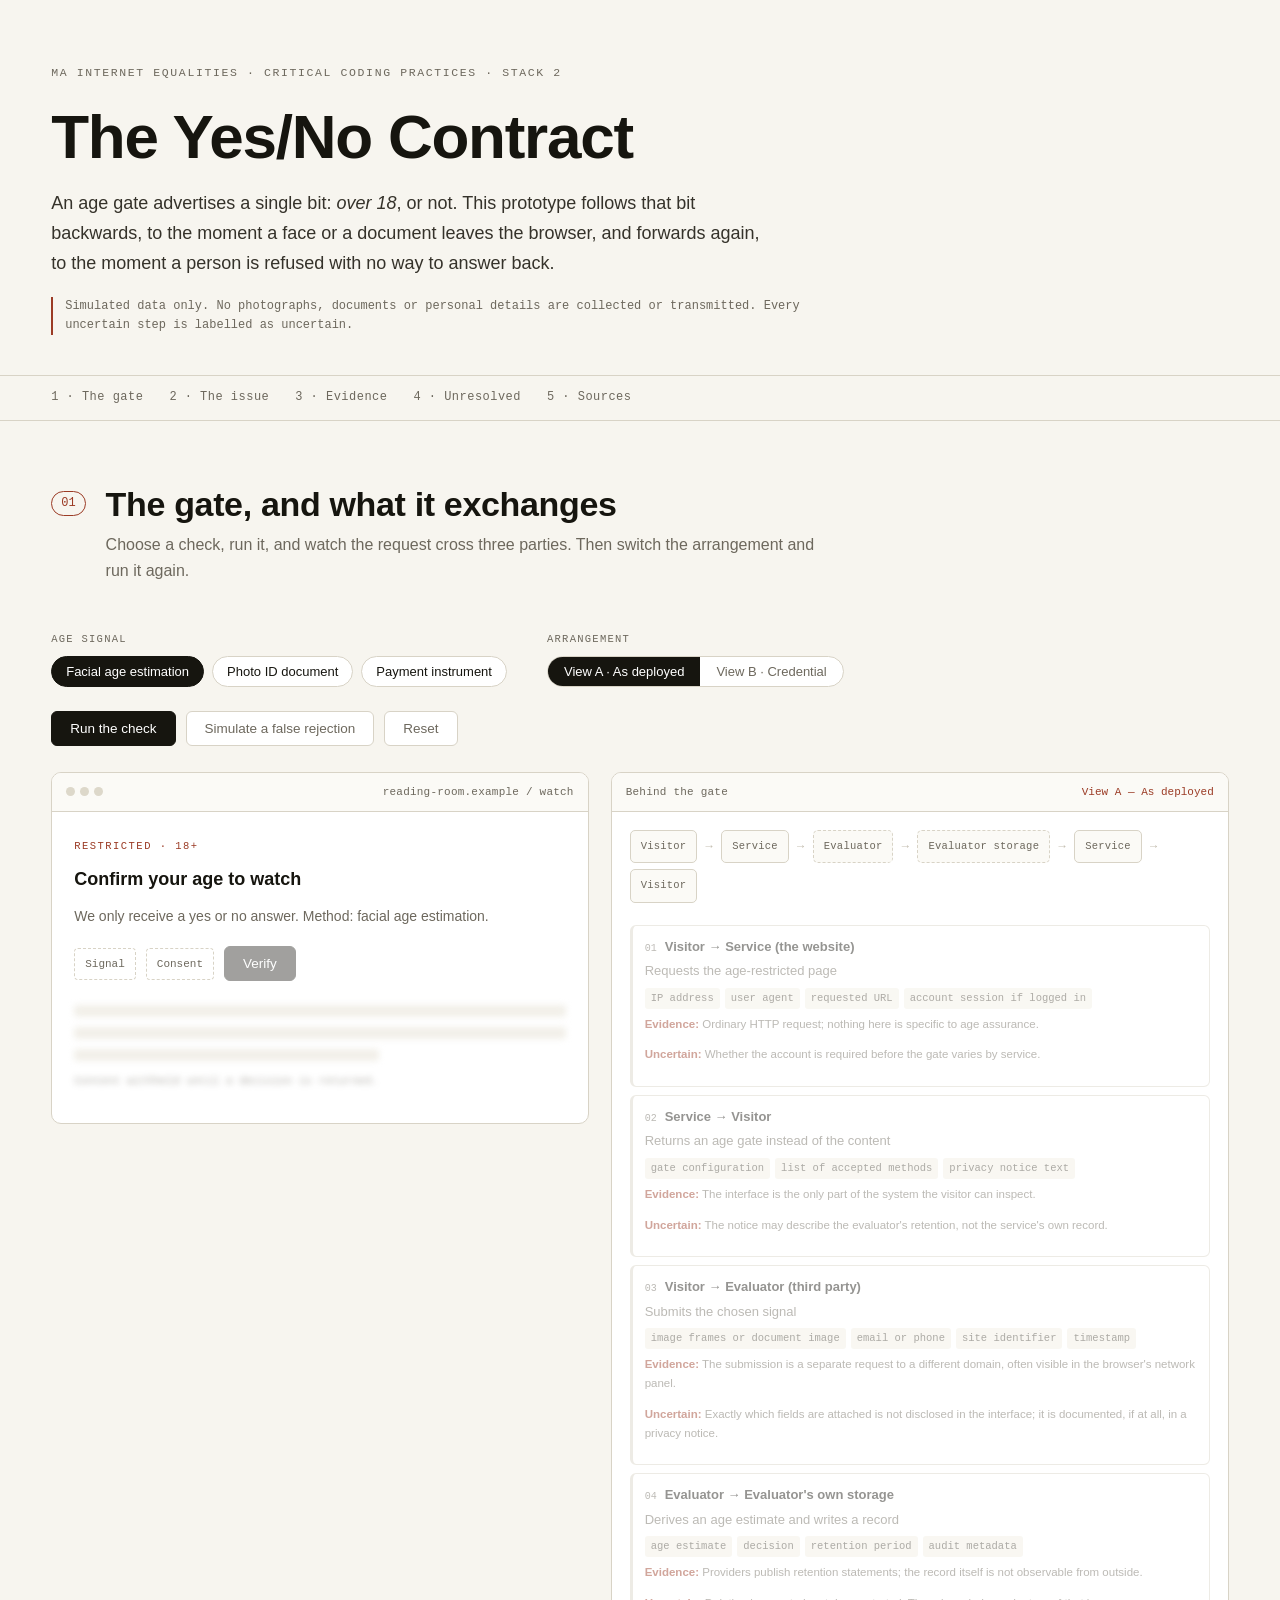
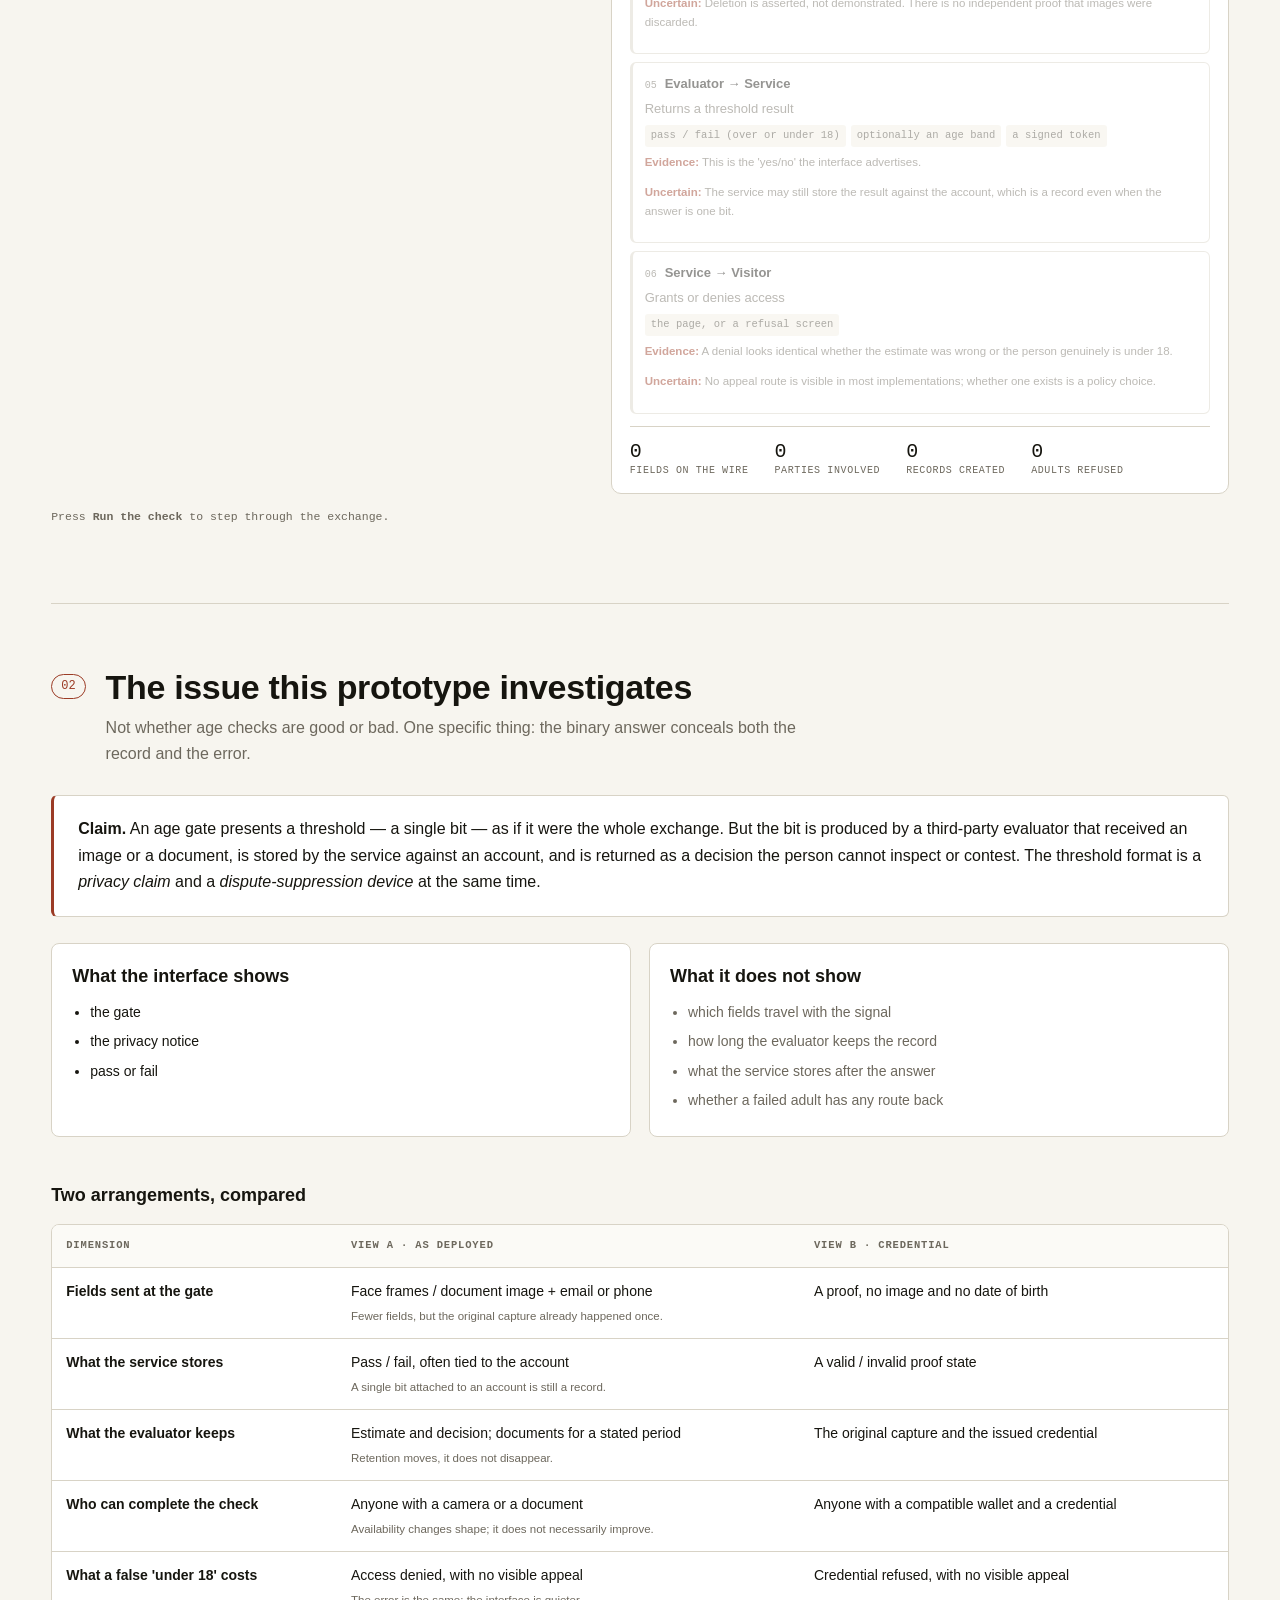
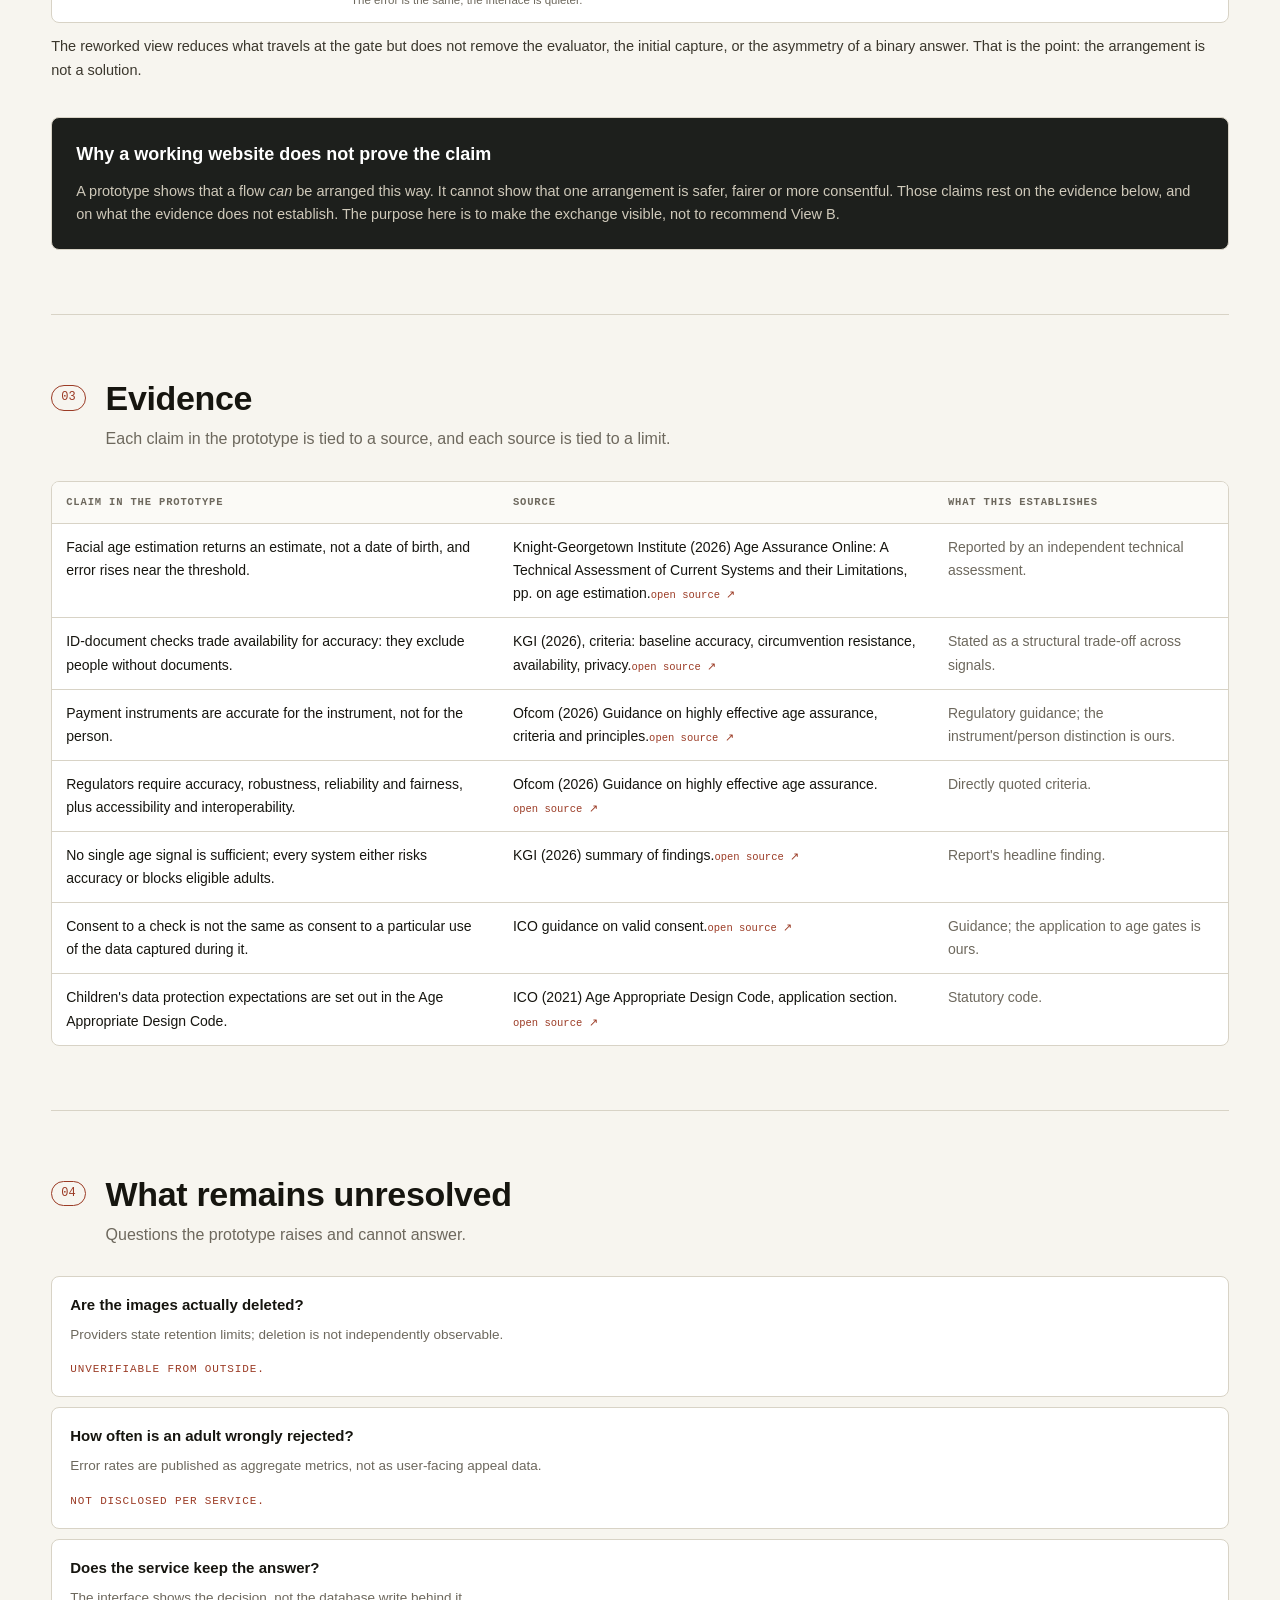
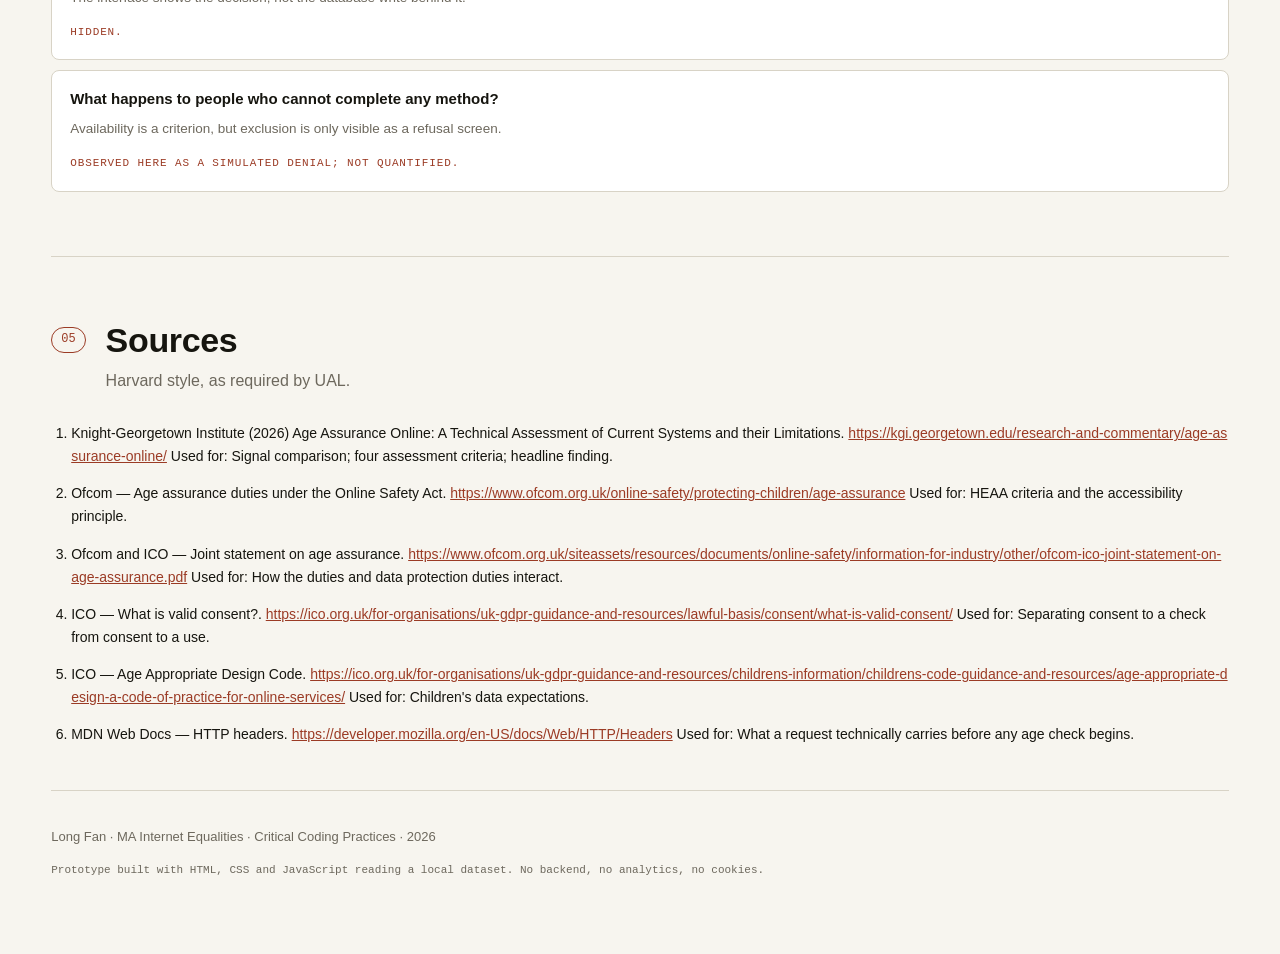
==== prototype/index.html @ 26f7881c "Initial commit: prototype, README and repository structure" ====
<!DOCTYPE html>
<html lang="en">
<head>
<meta charset="utf-8" />
<meta name="viewport" content="width=device-width, initial-scale=1" />
<title>The Yes/No Contract — age assurance prototype</title>
<link rel="stylesheet" href="css/styles.css" />
</head>
<body>

<header class="site-header">
  <div class="wrap">
    <p class="kicker">MA Internet Equalities · Critical Coding Practices · Stack 2</p>
    <h1>The Yes/No Contract</h1>
    <p class="lede">An age gate advertises a single bit: <em>over 18</em>, or not.
      This prototype follows that bit backwards, to the moment a face or a document
      leaves the browser, and forwards again, to the moment a person is refused with no way to answer back.</p>
    <p class="disclaimer">Simulated data only. No photographs, documents or personal details are collected or transmitted. Every uncertain step is labelled as uncertain.</p>
  </div>
</header>

<nav class="site-nav">
  <div class="wrap">
    <a href="#gate">1 · The gate</a>
    <a href="#issue">2 · The issue</a>
    <a href="#evidence">3 · Evidence</a>
    <a href="#unresolved">4 · Unresolved</a>
    <a href="#sources">5 · Sources</a>
  </div>
</nav>

<main class="wrap">

  <!-- ============ 1. GATE ============ -->
  <section id="gate" class="section">
    <div class="section-head">
      <span class="num">01</span>
      <div>
        <h2>The gate, and what it exchanges</h2>
        <p class="section-sub">Choose a check, run it, and watch the request cross three parties. Then switch the arrangement and run it again.</p>
      </div>
    </div>

    <div class="controls">
      <div class="control-group">
        <label class="control-label">Age signal</label>
        <div id="method-chips" class="chips"></div>
      </div>
      <div class="control-group">
        <label class="control-label">Arrangement</label>
        <div class="segmented" role="tablist">
          <button class="seg is-active" data-view="default" role="tab">View A · As deployed</button>
          <button class="seg" data-view="reworked" role="tab">View B · Credential</button>
        </div>
      </div>
      <div class="control-group control-actions">
        <button id="run" class="btn btn-primary">Run the check</button>
        <button id="wrong" class="btn btn-ghost" title="Simulate a correct adult being estimated as under 18">Simulate a false rejection</button>
        <button id="reset" class="btn btn-ghost">Reset</button>
      </div>
    </div>

    <div class="stage">
      <aside class="panel gate-panel">
        <div class="panel-head">
          <span class="dot-row"><i></i><i></i><i></i></span>
          <span class="panel-title">reading-room.example / watch</span>
        </div>
        <div class="panel-body">
          <div id="gate-screen" class="gate-screen">
            <p class="gate-eyebrow">Restricted · 18+</p>
            <h3 id="gate-title">Confirm your age to watch</h3>
            <p id="gate-copy" class="gate-copy">We only receive a yes or no answer. Choose a method to continue.</p>
            <div id="gate-actions" class="gate-actions">
              <span class="ghost-field">Method</span>
              <span class="ghost-field">Consent</span>
              <button class="btn btn-primary" disabled>Verify</button>
            </div>
            <div id="gate-result" class="gate-result" hidden></div>
          </div>
          <div id="gate-content" class="gate-content is-locked">
            <div class="content-stub"></div>
            <div class="content-stub"></div>
            <div class="content-stub short"></div>
            <p class="locked-note">Content withheld until a decision is returned.</p>
        </div>
      </aside>

      <div class="panel flow-panel">
        <div class="panel-head">
          <span class="panel-title">Behind the gate</span>
          <span id="view-label" class="panel-meta">View A · As deployed</span>
        </div>
        <div class="panel-body">
          <div id="flow-chain" class="flow-chain"></div>
          <div id="flow-steps" class="flow-steps"></div>
          <div class="meters">
            <div class="meter"><span id="meter-fields">0</span><label>fields on the wire</label></div>
            <div class="meter"><span id="meter-parties">0</span><label>parties involved</label></div>
            <div class="meter"><span id="meter-records">0</span><label>records created</label></div>
            <div class="meter"><span id="meter-denied">0</span><label>adults refused</label></div>
          </div>
        </div>
      </div>
    </div>

    <p class="stage-caption" id="stage-caption">Press <strong>Run the check</strong> to step through the exchange.</p>
  </section>

  <!-- ============ 2. ISSUE ============ -->
  <section id="issue" class="section">
    <div class="section-head">
      <span class="num">02</span>
      <div>
        <h2>The issue this prototype investigates</h2>
        <p class="section-sub">Not whether age checks are good or bad. One specific thing: the binary answer conceals both the record and the error.</p>
      </div>
    </div>

    <div class="claim-box">
      <p><strong>Claim.</strong> An age gate presents a threshold — a single bit — as if it were the whole exchange.
        But the bit is produced by a third-party evaluator that received an image or a document,
        is stored by the service against an account, and is returned as a decision the person cannot inspect or contest.
        The threshold format is a <em>privacy claim</em> and a <em>dispute-suppression device</em> at the same time.</p>
    </div>

    <div class="grid-2">
      <div class="card">
        <h3>What the interface shows</h3>
        <ul id="visible-list" class="plain-list"></ul>
      </div>
      <div class="card">
        <h3>What it does not show</h3>
        <ul id="hidden-list" class="plain-list muted-list"></ul>
      </div>
    </div>

    <h3 class="sub-head">Two arrangements, compared</h3>
    <div class="table-wrap">
      <table id="comparison-table" class="compare">
        <thead><tr><th>Dimension</th><th>View A · As deployed</th><th>View B · Credential</th></tr></thead>
        <tbody></tbody>
      </table>
    </div>
    <p class="reading-note" id="reading-note"></p>

    <div class="callout">
      <h3>Why a working website does not prove the claim</h3>
      <p>A prototype shows that a flow <em>can</em> be arranged this way. It cannot show that one arrangement is safer,
        fairer or more consentful. Those claims rest on the evidence below, and on what the evidence does not establish.
        The purpose here is to make the exchange visible, not to recommend View B.</p>
    </div>
  </section>

  <!-- ============ 3. EVIDENCE ============ -->
  <section id="evidence" class="section">
    <div class="section-head">
      <span class="num">03</span>
      <div>
        <h2>Evidence</h2>
        <p class="section-sub">Each claim in the prototype is tied to a source, and each source is tied to a limit.</p>
      </div>
    </div>
    <div class="table-wrap">
      <table id="evidence-table" class="evidence">
        <thead><tr><th>Claim in the prototype</th><th>Source</th><th>What this establishes</th></tr></thead>
        <tbody></tbody>
      </table>
    </div>
  </section>

  <!-- ============ 4. UNRESOLVED ============ -->
  <section id="unresolved" class="section">
    <div class="section-head">
      <span class="num">04</span>
      <div>
        <h2>What remains unresolved</h2>
        <p class="section-sub">Questions the prototype raises and cannot answer.</p>
      </div>
    </div>
    <div id="unresolved-list" class="qa-list"></div>
  </section>

  <!-- ============ 5. SOURCES ============ -->
  <section id="sources" class="section">
    <div class="section-head">
      <span class="num">05</span>
      <div>
        <h2>Sources</h2>
        <p class="section-sub">Harvard style, as required by UAL.</p>
      </div>
    </div>
    <ol id="source-list" class="source-list"></ol>
    <footer class="site-footer">
      <p>Long Fan · MA Internet Equalities · Critical Coding Practices · 2026</p>
      <p class="tiny">Prototype built with HTML, CSS and JavaScript reading a local dataset. No backend, no analytics, no cookies.</p>
    </footer>
  </section>

</main>

<script src="js/data/age-assurance-flow.js"></script>
<script src="js/app.js"></script>
</body>
</html>
---- prototype/css/styles.css ----
:root {
  --paper: #f7f5ef;
  --ink: #16150f;
  --muted: #6d685d;
  --line: #d8d3c6;
  --accent: #9b3b25;
  --accent-soft: #f0e2dc;
  --dark: #1d1f1c;
  --dark-2: #23261f;
  --mono: ui-monospace, "SF Mono", "Cascadia Mono", Menlo, Consolas, monospace;
  --sans: "Helvetica Neue", Arial, "PingFang SC", "Microsoft YaHei", sans-serif;
}

* { box-sizing: border-box; }

html { scroll-behavior: smooth; }

body {
  margin: 0;
  background: var(--paper);
  color: var(--ink);
  font-family: var(--sans);
  font-size: 16px;
  line-height: 1.65;
  -webkit-font-smoothing: antialiased;
}

.wrap { width: min(1180px, 92vw); margin: 0 auto; }

/* ---------- header ---------- */
.site-header { padding: 64px 0 40px; border-bottom: 1px solid var(--line); }
.kicker {
  font-family: var(--mono);
  font-size: 11.5px;
  letter-spacing: .14em;
  text-transform: uppercase;
  color: var(--muted);
  margin: 0 0 22px;
}
h1 {
  font-size: clamp(34px, 5.4vw, 62px);
  line-height: 1.04;
  letter-spacing: -0.02em;
  margin: 0 0 20px;
  font-weight: 600;
}
.lede {
  max-width: 720px;
  font-size: 18px;
  color: #35322a;
  margin: 0 0 18px;
}
.lede em { font-style: italic; }
.disclaimer {
  font-family: var(--mono);
  font-size: 12px;
  line-height: 1.6;
  color: var(--muted);
  max-width: 760px;
  border-left: 2px solid var(--accent);
  padding-left: 12px;
  margin: 0;
}

/* ---------- nav ---------- */
.site-nav {
  position: sticky;
  top: 0;
  z-index: 40;
  background: rgba(247,245,239,.92);
  backdrop-filter: blur(8px);
  border-bottom: 1px solid var(--line);
}
.site-nav .wrap { display: flex; gap: 26px; padding: 12px 0; overflow-x: auto; }
.site-nav a {
  font-family: var(--mono);
  font-size: 12px;
  letter-spacing: .04em;
  color: var(--muted);
  text-decoration: none;
  white-space: nowrap;
}
.site-nav a:hover { color: var(--accent); }

/* ---------- sections ---------- */
.section { padding: 64px 0; border-bottom: 1px solid var(--line); }
.section-head { display: flex; gap: 20px; align-items: flex-start; margin-bottom: 28px; }
.num {
  font-family: var(--mono);
  font-size: 12px;
  color: var(--accent);
  border: 1px solid var(--accent);
  border-radius: 999px;
  padding: 2px 9px;
  margin-top: 6px;
  flex: none;
}
h2 { font-size: clamp(24px, 3vw, 34px); line-height: 1.15; margin: 0 0 8px; font-weight: 600; letter-spacing: -0.01em; }
.section-sub { color: var(--muted); max-width: 720px; margin: 0; }
h3 { font-size: 18px; margin: 0 0 10px; font-weight: 600; }
.sub-head { margin: 44px 0 14px; }

/* ---------- controls ---------- */
.controls {
  display: flex;
  flex-wrap: wrap;
  gap: 24px 40px;
  align-items: flex-end;
  padding: 18px 0 26px;
}
.control-group { display: flex; flex-direction: column; gap: 8px; }
.control-label {
  font-family: var(--mono);
  font-size: 10.5px;
  letter-spacing: .12em;
  text-transform: uppercase;
  color: var(--muted);
}
.chips { display: flex; gap: 8px; flex-wrap: wrap; }
.chip {
  font-family: var(--sans);
  font-size: 13px;
  padding: 7px 14px;
  border: 1px solid var(--line);
  background: #fff;
  border-radius: 999px;
  cursor: pointer;
  color: var(--ink);
  transition: .15s;
}
.chip:hover { border-color: var(--ink); }
.chip.is-active { background: var(--ink); color: #fff; border-color: var(--ink); }

.segmented { display: flex; border: 1px solid var(--line); border-radius: 999px; overflow: hidden; background: #fff; }
.seg {
  font-size: 13px;
  padding: 7px 16px;
  border: 0;
  background: transparent;
  cursor: pointer;
  color: var(--muted);
}
.seg.is-active { background: var(--ink); color: #fff; }

.control-actions { flex-direction: row; gap: 10px; }
.btn {
  font-family: var(--sans);
  font-size: 13.5px;
  padding: 9px 18px;
  border-radius: 6px;
  border: 1px solid var(--ink);
  background: #fff;
  cursor: pointer;
  transition: .15s;
}
.btn-primary { background: var(--ink); color: #fff; }
.btn-primary:hover { background: var(--accent); border-color: var(--accent); }
.btn-ghost { border-color: var(--line); color: var(--muted); }
.btn-ghost:hover { color: var(--ink); border-color: var(--ink); }
.btn:disabled { opacity: .4; cursor: not-allowed; }

/* ---------- stage ---------- */
.stage { display: grid; grid-template-columns: 1fr 1.15fr; gap: 22px; align-items: start; }
.panel {
  border: 1px solid var(--line);
  border-radius: 10px;
  background: #fff;
  overflow: hidden;
}
.gate-panel .panel-body { padding: 26px 22px 22px; }
.panel-head {
  display: flex;
  align-items: center;
  justify-content: space-between;
  gap: 12px;
  padding: 10px 14px;
  border-bottom: 1px solid var(--line);
  background: #fbfaf6;
}
.dot-row { display: inline-flex; gap: 5px; }
.dot-row i { width: 9px; height: 9px; border-radius: 50%; background: #ddd8ca; display: block; }
.panel-title { font-family: var(--mono); font-size: 11px; color: var(--muted); letter-spacing: .02em; }
.panel-meta { font-family: var(--mono); font-size: 11px; color: var(--accent); }

.gate-screen { position: relative; }
.gate-eyebrow { font-family: var(--mono); font-size: 10.5px; letter-spacing: .14em; text-transform: uppercase; color: var(--accent); margin: 0 0 10px; }
.gate-title { font-size: 22px; }
.gate-copy { color: var(--muted); font-size: 14px; margin: 0 0 18px; }
.gate-actions { display: flex; align-items: center; gap: 10px; flex-wrap: wrap; }
.ghost-field {
  font-family: var(--mono);
  font-size: 11px;
  color: var(--muted);
  border: 1px dashed var(--line);
  border-radius: 4px;
  padding: 6px 10px;
}

.gate-content { margin-top: 24px; }
.gate-content.is-locked { filter: blur(3px); opacity: .55; }
.content-stub { height: 12px; background: #e7e3d7; border-radius: 3px; margin-bottom: 10px; }
.content-stub.short { width: 62%; }
.locked-note { font-family: var(--mono); font-size: 11px; color: var(--muted); }

.gate-result {
  margin-top: 18px;
  padding: 14px 16px;
  border-radius: 8px;
  font-size: 14px;
}
.gate-result.is-pass { background: #e8efe2; border: 1px solid #b7caab; }
.gate-result.is-fail { background: var(--accent-soft); border: 1px solid #d9a48f; }
.gate-result strong { display: block; font-size: 15px; margin-bottom: 4px; }

/* ---------- flow ---------- */
.flow-panel .panel-body { padding: 18px 18px 14px; }
.flow-chain {
  display: flex;
  align-items: center;
  gap: 6px;
  flex-wrap: wrap;
  margin-bottom: 18px;
}
.node {
  font-family: var(--mono);
  font-size: 10.5px;
  letter-spacing: .02em;
  padding: 7px 10px;
  border: 1px solid var(--line);
  border-radius: 5px;
  background: #fbfaf6;
  color: var(--muted);
  transition: .25s;
}
.node.is-on { border-color: var(--accent); color: var(--accent); background: #fff; box-shadow: 0 0 0 3px rgba(155,59,37,.08); }
.node.is-third { border-style: dashed; }
.arrow { color: #c3bdaf; font-size: 12px; }

.flow-steps { display: flex; flex-direction: column; gap: 8px; }
.step {
  border: 1px solid var(--line);
  border-left: 3px solid var(--line);
  border-radius: 6px;
  padding: 10px 12px;
  background: #fff;
  opacity: .45;
  transform: translateY(4px);
  transition: .3s;
}
.step.is-on { opacity: 1; transform: none; border-left-color: var(--accent); }
.step-head { display: flex; align-items: baseline; gap: 8px; }
.step-index { font-family: var(--mono); font-size: 10px; color: var(--muted); }
.step-route { font-size: 13px; font-weight: 600; }
.step-action { font-size: 13px; color: var(--muted); margin: 3px 0 6px; }
.fields { display: flex; flex-wrap: wrap; gap: 5px; }
.field {
  font-family: var(--mono);
  font-size: 10.5px;
  background: #f2efe4;
  border-radius: 3px;
  padding: 2px 6px;
  color: #4b463a;
}
.step-note { font-size: 11.5px; color: var(--muted); margin-top: 6px; }
.step-note b { color: var(--accent); font-weight: 600; }

.meters { display: flex; gap: 26px; flex-wrap: wrap; margin-top: 16px; padding-top: 14px; border-top: 1px solid var(--line); }
.meter { display: flex; flex-direction: column; }
.meter span { font-family: var(--mono); font-size: 20px; line-height: 1.1; }
.meter label { font-family: var(--mono); font-size: 10px; color: var(--muted); letter-spacing: .06em; text-transform: uppercase; }

.stage-caption { font-family: var(--mono); font-size: 11.5px; color: var(--muted); margin-top: 14px; }

/* ---------- issue ---------- */
.claim-box {
  border: 1px solid var(--line);
  border-left: 3px solid var(--accent);
  background: #fff;
  padding: 20px 24px;
  border-radius: 6px;
  margin-bottom: 26px;
}
.claim-box p { margin: 0; }

.grid-2 { display: grid; grid-template-columns: 1fr 1fr; gap: 18px; }
.card { border: 1px solid var(--line); border-radius: 8px; padding: 18px 20px; background: #fff; }
.plain-list { margin: 0; padding-left: 18px; }
.plain-list li { margin-bottom: 6px; font-size: 14px; }
.muted-list li { color: var(--muted); }

.table-wrap { overflow-x: auto; border: 1px solid var(--line); border-radius: 8px; background: #fff; }
table { border-collapse: collapse; width: 100%; font-size: 14px; }
th, td { text-align: left; padding: 12px 14px; border-bottom: 1px solid var(--line); vertical-align: top; }
th {
  font-family: var(--mono);
  font-size: 10.5px;
  letter-spacing: .08em;
  text-transform: uppercase;
  color: var(--muted);
  background: #fbfaf6;
  position: sticky;
  top: 0;
}
tr:last-child td { border-bottom: 0; }
td .note { display: block; font-size: 11.5px; color: var(--muted); margin-top: 4px; }
.reading-note { font-size: 14.5px; color: #3b372d; margin-top: 12px; }

.callout {
  margin-top: 34px;
  border: 1px solid var(--line);
  border-radius: 8px;
  padding: 22px 24px;
  background: var(--dark);
  color: #eee9dd;
}
.callout h3 { color: #fff; }
.callout p { margin: 0; color: #cfc9ba; font-size: 14.5px; }

/* ---------- evidence ---------- */
.evidence td:first-child { width: 38%; }
.evidence td:nth-child(2) { width: 37%; }
.evidence td:nth-child(3) { color: var(--muted); }
.src-link { font-family: var(--mono); font-size: 10.5px; color: var(--accent); text-decoration: none; display: inline-block; margin-top: 4px; }
.src-link:hover { text-decoration: underline; }

/* ---------- unresolved ---------- */
.qa-list { display: flex; flex-direction: column; gap: 10px; }
.qa { border: 1px solid var(--line); border-radius: 8px; background: #fff; padding: 16px 18px; }
.qa-q { font-size: 15px; font-weight: 600; margin: 0 0 6px; }
.qa-why { font-size: 13.5px; color: var(--muted); margin: 0 0 8px; }
.qa-status { font-family: var(--mono); font-size: 11px; color: var(--accent); text-transform: uppercase; letter-spacing: .08em; }

/* ---------- sources ---------- */
.source-list { padding-left: 20px; }
.source-list li { margin-bottom: 14px; font-size: 14px; }
.source-list a { color: var(--accent); word-break: break-all; }

/* ---------- footer ---------- */
.site-footer { margin-top: 44px; padding-top: 22px; border-top: 1px solid var(--line); color: var(--muted); font-size: 13px; }
.tiny { font-family: var(--mono); font-size: 11px; }

/* ---------- responsive ---------- */
@media (max-width: 900px) {
  .stage { grid-template-columns: 1fr; }
  .grid-2 { grid-template-columns: 1fr; }
  .section { padding: 44px 0; }
  .site-header { padding: 40px 0 28px; }
}
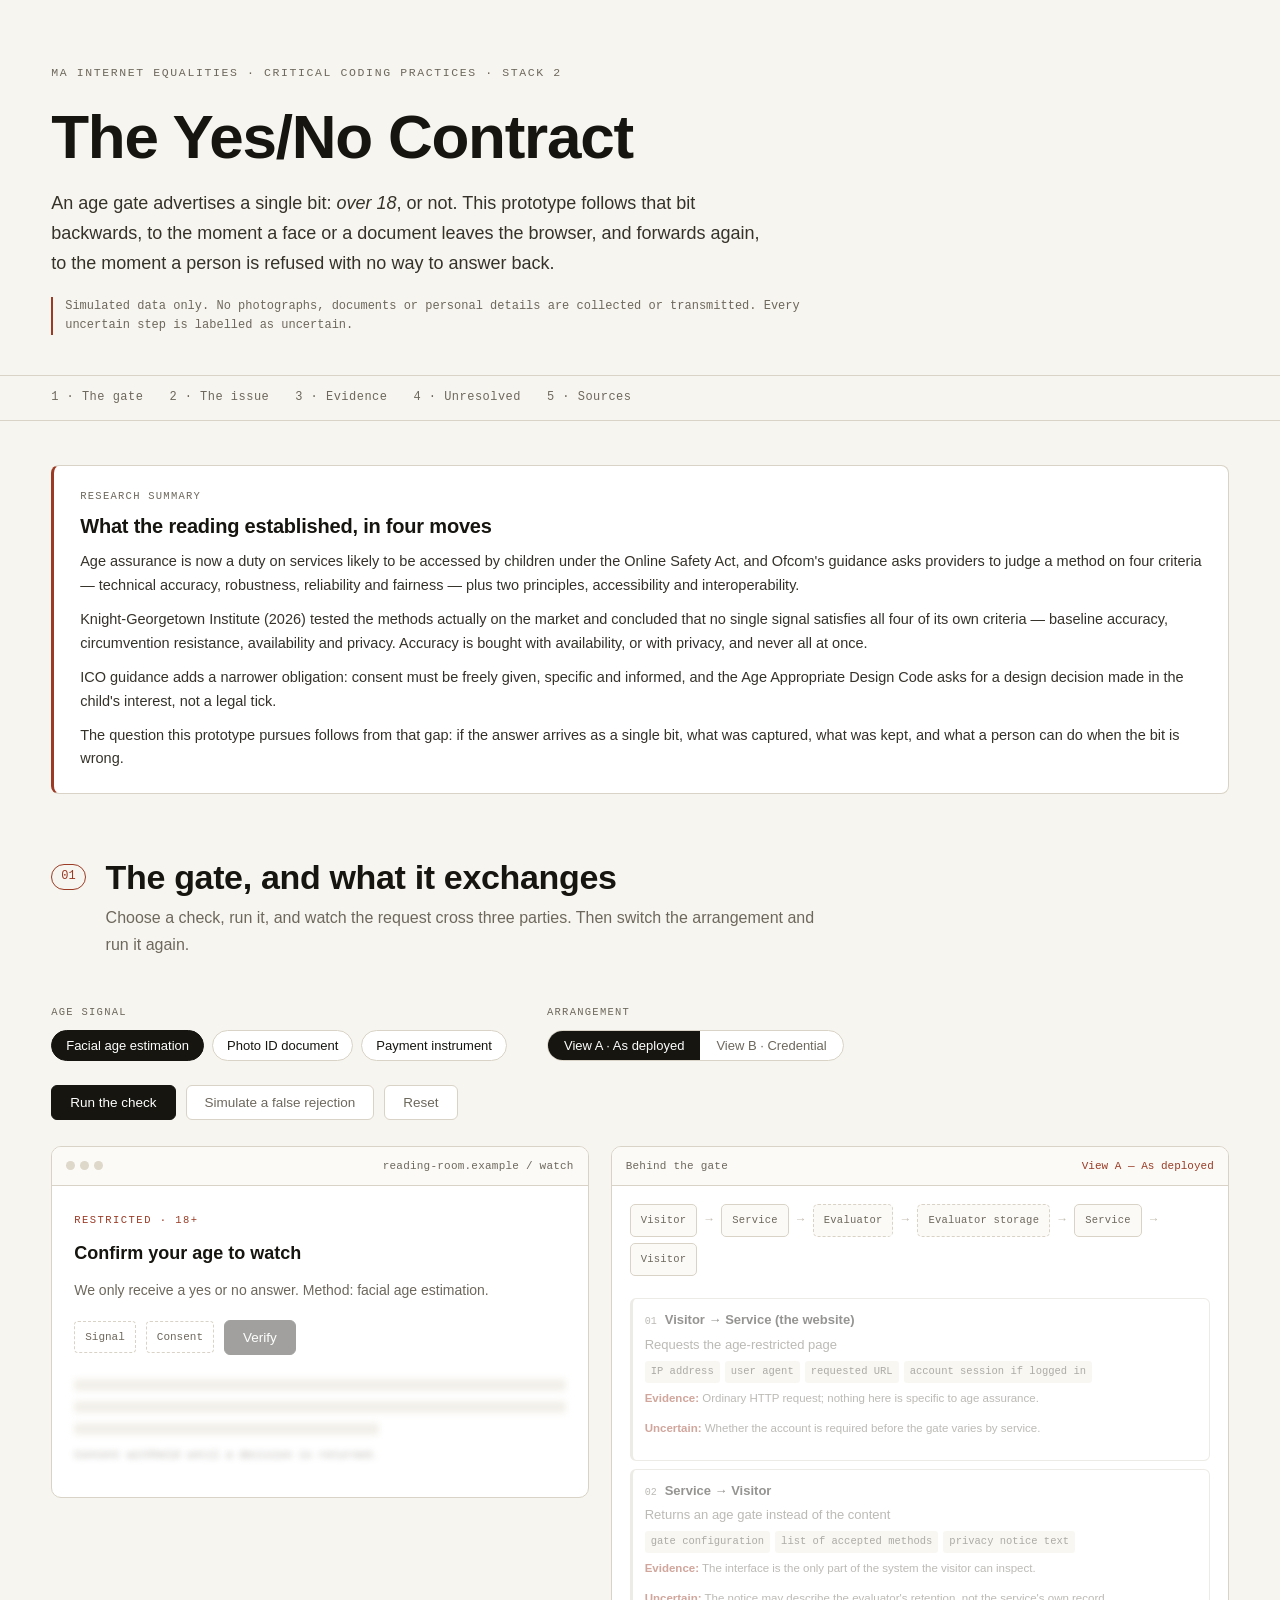
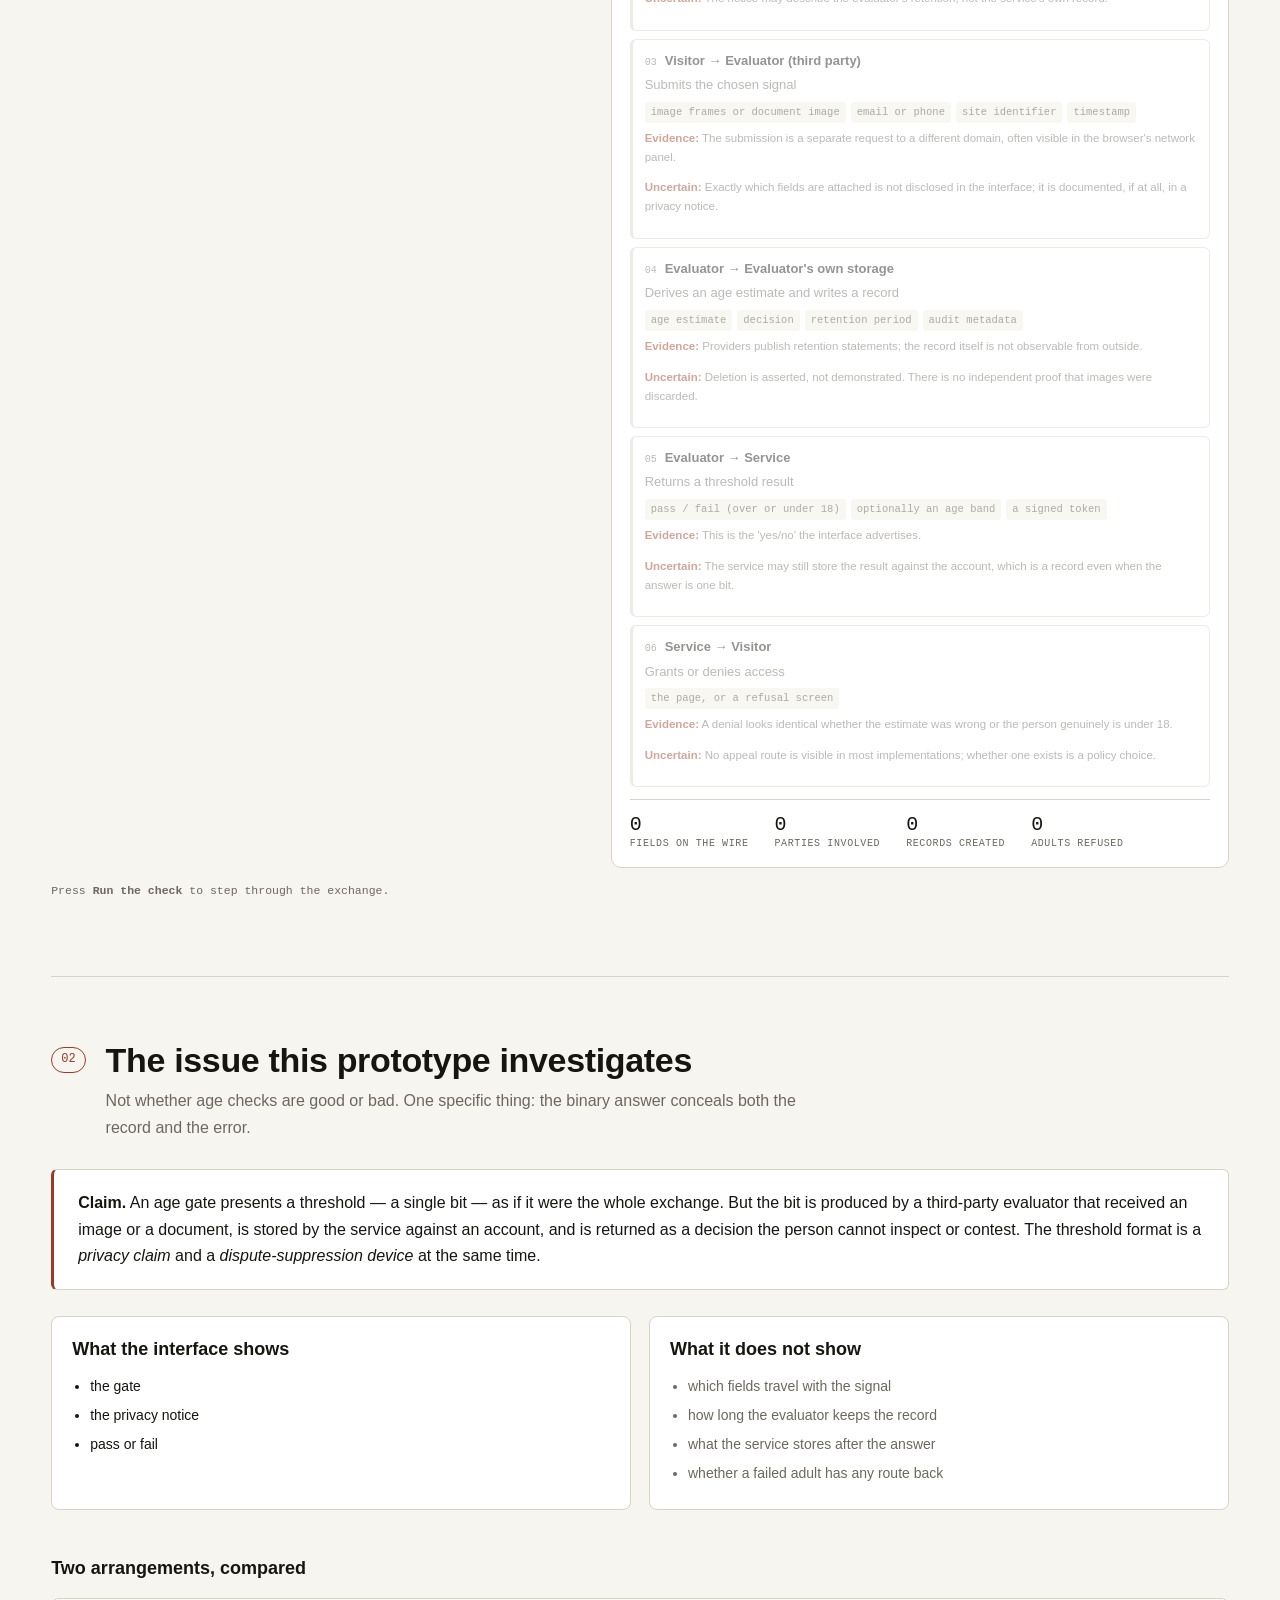
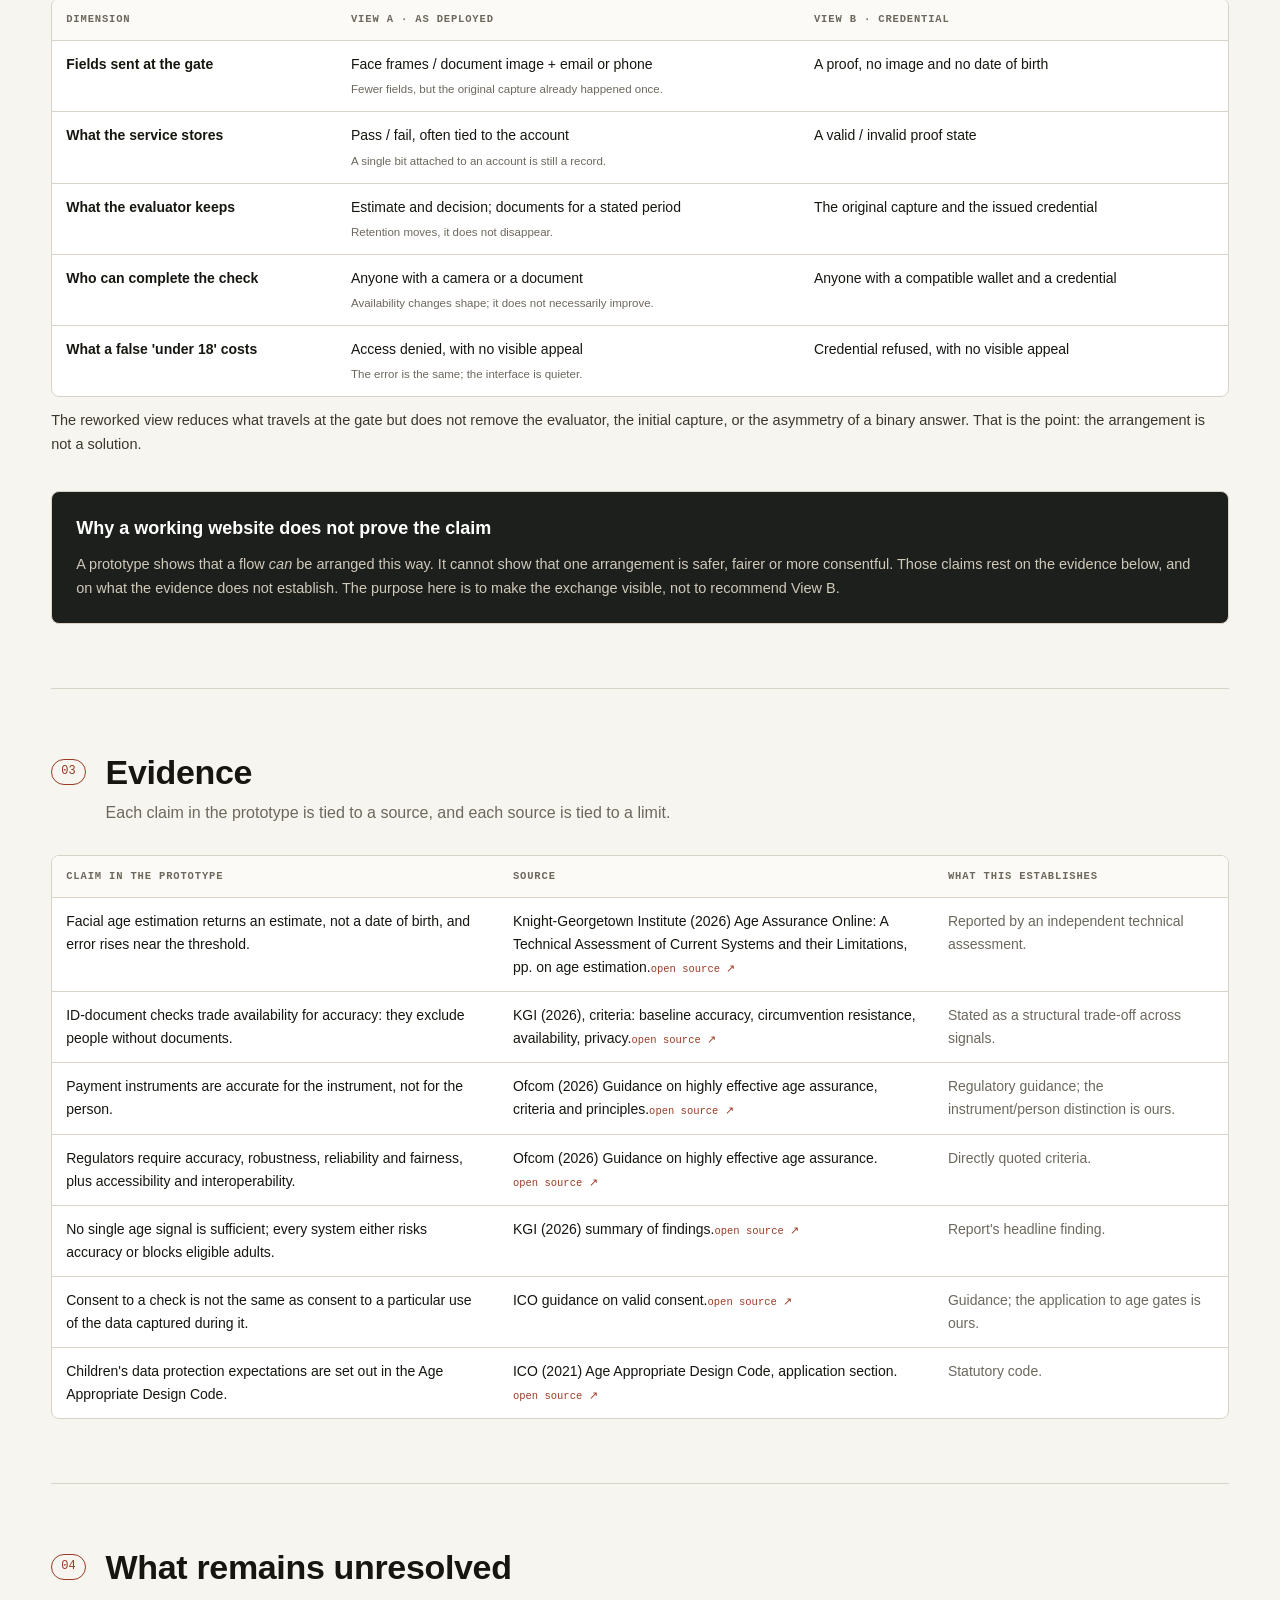
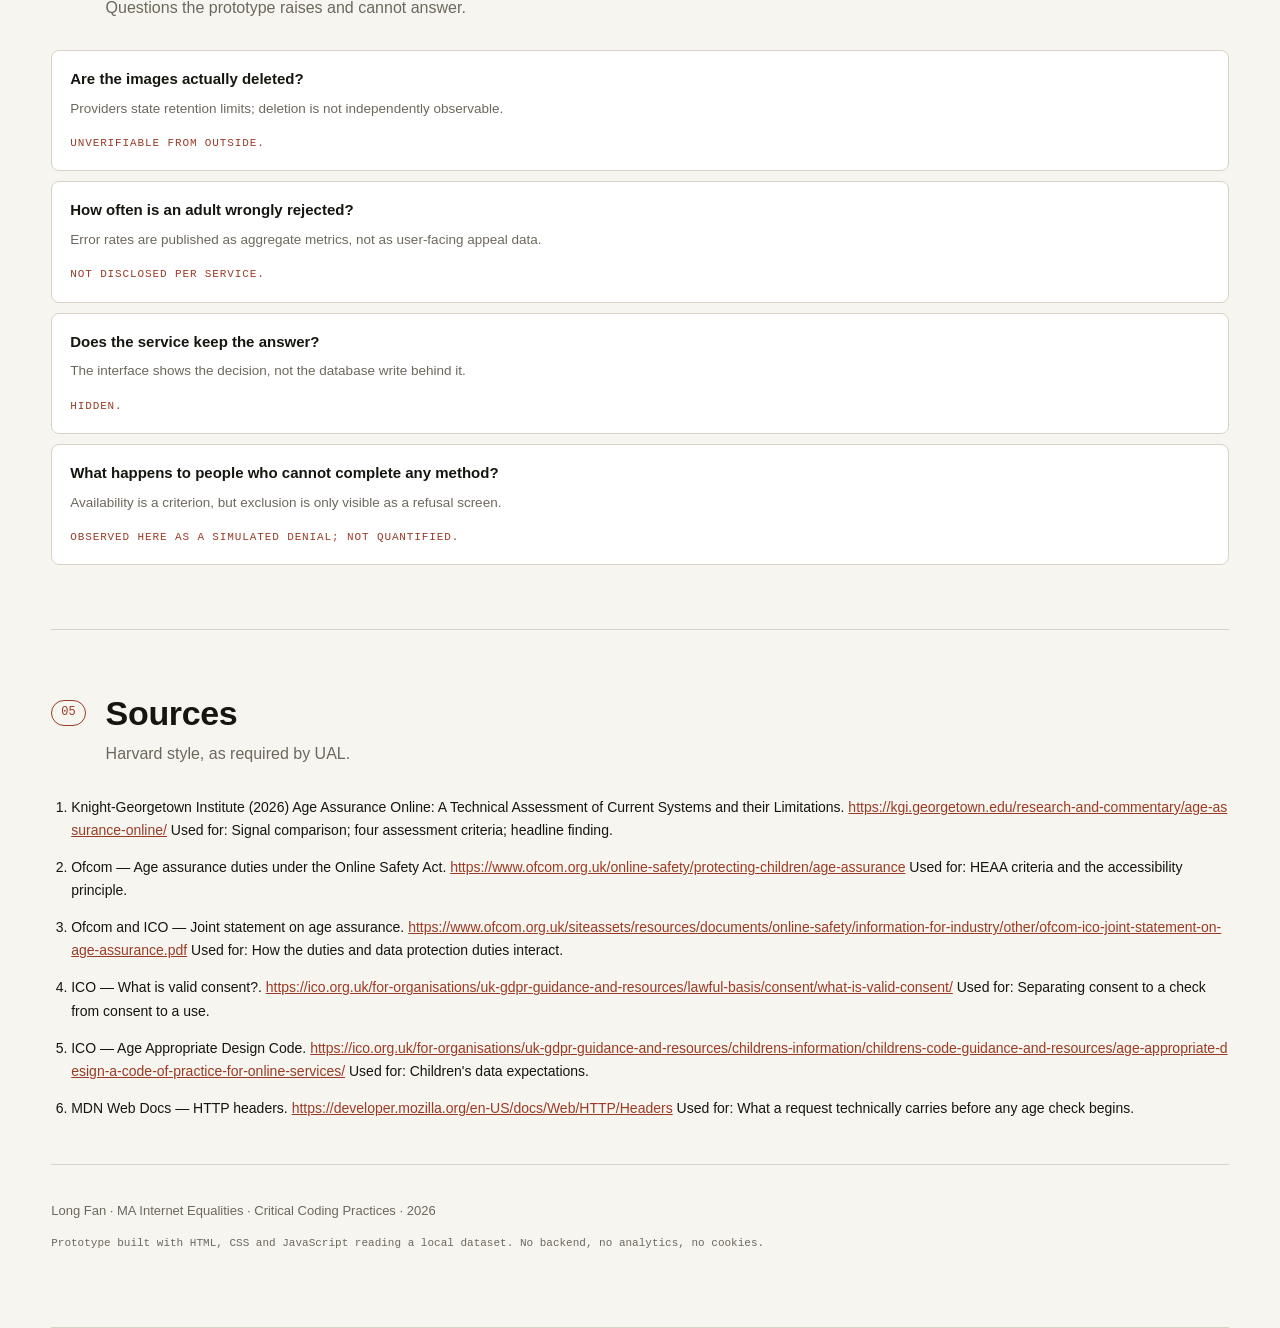
==== commit 53fc70c7: "Add research summary block, phone layout fixes, README link first line" ====
--- a/prototype/index.html
+++ b/prototype/index.html
@@ -30,6 +30,16 @@
 </nav>
 
 <main class="wrap">
+
+  <!-- ============ 0. RESEARCH SUMMARY ============ -->
+  <div class="summary-box" id="summary">
+    <span class="tag">Research summary</span>
+    <h2>What the reading established, in four moves</h2>
+    <p>Age assurance is now a duty on services likely to be accessed by children under the Online Safety Act, and Ofcom's guidance asks providers to judge a method on four criteria — technical accuracy, robustness, reliability and fairness — plus two principles, accessibility and interoperability.</p>
+    <p>Knight-Georgetown Institute (2026) tested the methods actually on the market and concluded that no single signal satisfies all four of its own criteria — baseline accuracy, circumvention resistance, availability and privacy. Accuracy is bought with availability, or with privacy, and never all at once.</p>
+    <p>ICO guidance adds a narrower obligation: consent must be freely given, specific and informed, and the Age Appropriate Design Code asks for a design decision made in the child's interest, not a legal tick.</p>
+    <p>The question this prototype pursues follows from that gap: if the answer arrives as a single bit, what was captured, what was kept, and what a person can do when the bit is wrong.</p>
+  </div>
 
   <!-- ============ 1. GATE ============ -->
   <section id="gate" class="section">
--- a/prototype/css/styles.css
+++ b/prototype/css/styles.css
@@ -339,6 +339,33 @@
 .site-footer { margin-top: 44px; padding-top: 22px; border-top: 1px solid var(--line); color: var(--muted); font-size: 13px; }
 .tiny { font-family: var(--mono); font-size: 11px; }
 
+/* ---------- reproducible states (screenshots / testing) ---------- */
+body.no-anim *,
+body.no-anim *::before,
+body.no-anim *::after { transition: none !important; animation: none !important; }
+
+/* ---------- research summary ---------- */
+.summary-box {
+  margin: 44px 0 0;
+  padding: 22px 26px;
+  border: 1px solid var(--line);
+  border-left: 3px solid var(--accent);
+  border-radius: 8px;
+  background: #fff;
+}
+.summary-box .tag {
+  display: block;
+  font-family: var(--mono);
+  font-size: 10.5px;
+  letter-spacing: .12em;
+  text-transform: uppercase;
+  color: var(--muted);
+  margin-bottom: 10px;
+}
+.summary-box h2 { font-size: 20px; margin: 0 0 12px; }
+.summary-box p { margin: 0 0 10px; font-size: 14.5px; color: #35322a; }
+.summary-box p:last-child { margin-bottom: 0; }
+
 /* ---------- responsive ---------- */
 @media (max-width: 900px) {
   .stage { grid-template-columns: 1fr; }
@@ -346,3 +373,49 @@
   .section { padding: 44px 0; }
   .site-header { padding: 40px 0 28px; }
 }
+
+@media (max-width: 640px) {
+  body { overflow-x: hidden; }
+  .wrap { width: 90vw; }
+  .site-header { padding: 30px 0 24px; }
+  .kicker { font-size: 10px; letter-spacing: .08em; margin-bottom: 14px; }
+  h1 { font-size: 30px; }
+  .lede { font-size: 15.5px; line-height: 1.55; }
+  .disclaimer { font-size: 11px; padding-left: 10px; }
+  .site-nav .wrap { gap: 16px; }
+  .site-nav a { font-size: 11px; }
+  .section { padding: 34px 0; }
+  .section-head { gap: 10px; }
+  .num { font-size: 10px; padding: 2px 7px; margin-top: 4px; }
+  h2 { font-size: 21px; }
+  .section-sub { font-size: 13.5px; }
+  h3 { font-size: 16px; }
+  .controls { gap: 14px 16px; }
+  .control-label { font-size: 10px; letter-spacing: .08em; }
+  .chip { font-size: 12px; padding: 6px 10px; }
+  .btn { font-size: 12.5px; padding: 8px 12px; }
+  .seg { font-size: 11.5px; padding: 7px 10px; }
+  .stage { gap: 14px; }
+  .panel-title, .panel-meta { font-size: 10px; }
+  .gate-screen h3 { font-size: 17px; }
+  .gate-copy { font-size: 13px; }
+  .node { font-size: 10.5px; padding: 5px 7px; }
+  .arrow { font-size: 10px; }
+  .meter span { font-size: 17px; }
+  .meters { gap: 14px; }
+  .summary-box { margin-top: 30px; padding: 16px 18px; }
+  .summary-box h2 { font-size: 17px; }
+  .summary-box p { font-size: 13px; }
+  .claim-box { padding: 16px 18px; }
+  .claim-box p { font-size: 13.5px; }
+  .card { padding: 14px 16px; }
+  .plain-list li { font-size: 12.5px; }
+  .table-wrap table { min-width: 520px; }
+  th, td { padding: 9px 10px; font-size: 12px; }
+  .callout { padding: 18px; }
+  .callout h3 { font-size: 16px; }
+  .callout p { font-size: 13px; }
+  .qa-list { gap: 8px; }
+  .source-list li { font-size: 12px; }
+  .disclaimer, .src-link, .summary-box p { overflow-wrap: anywhere; }
+}
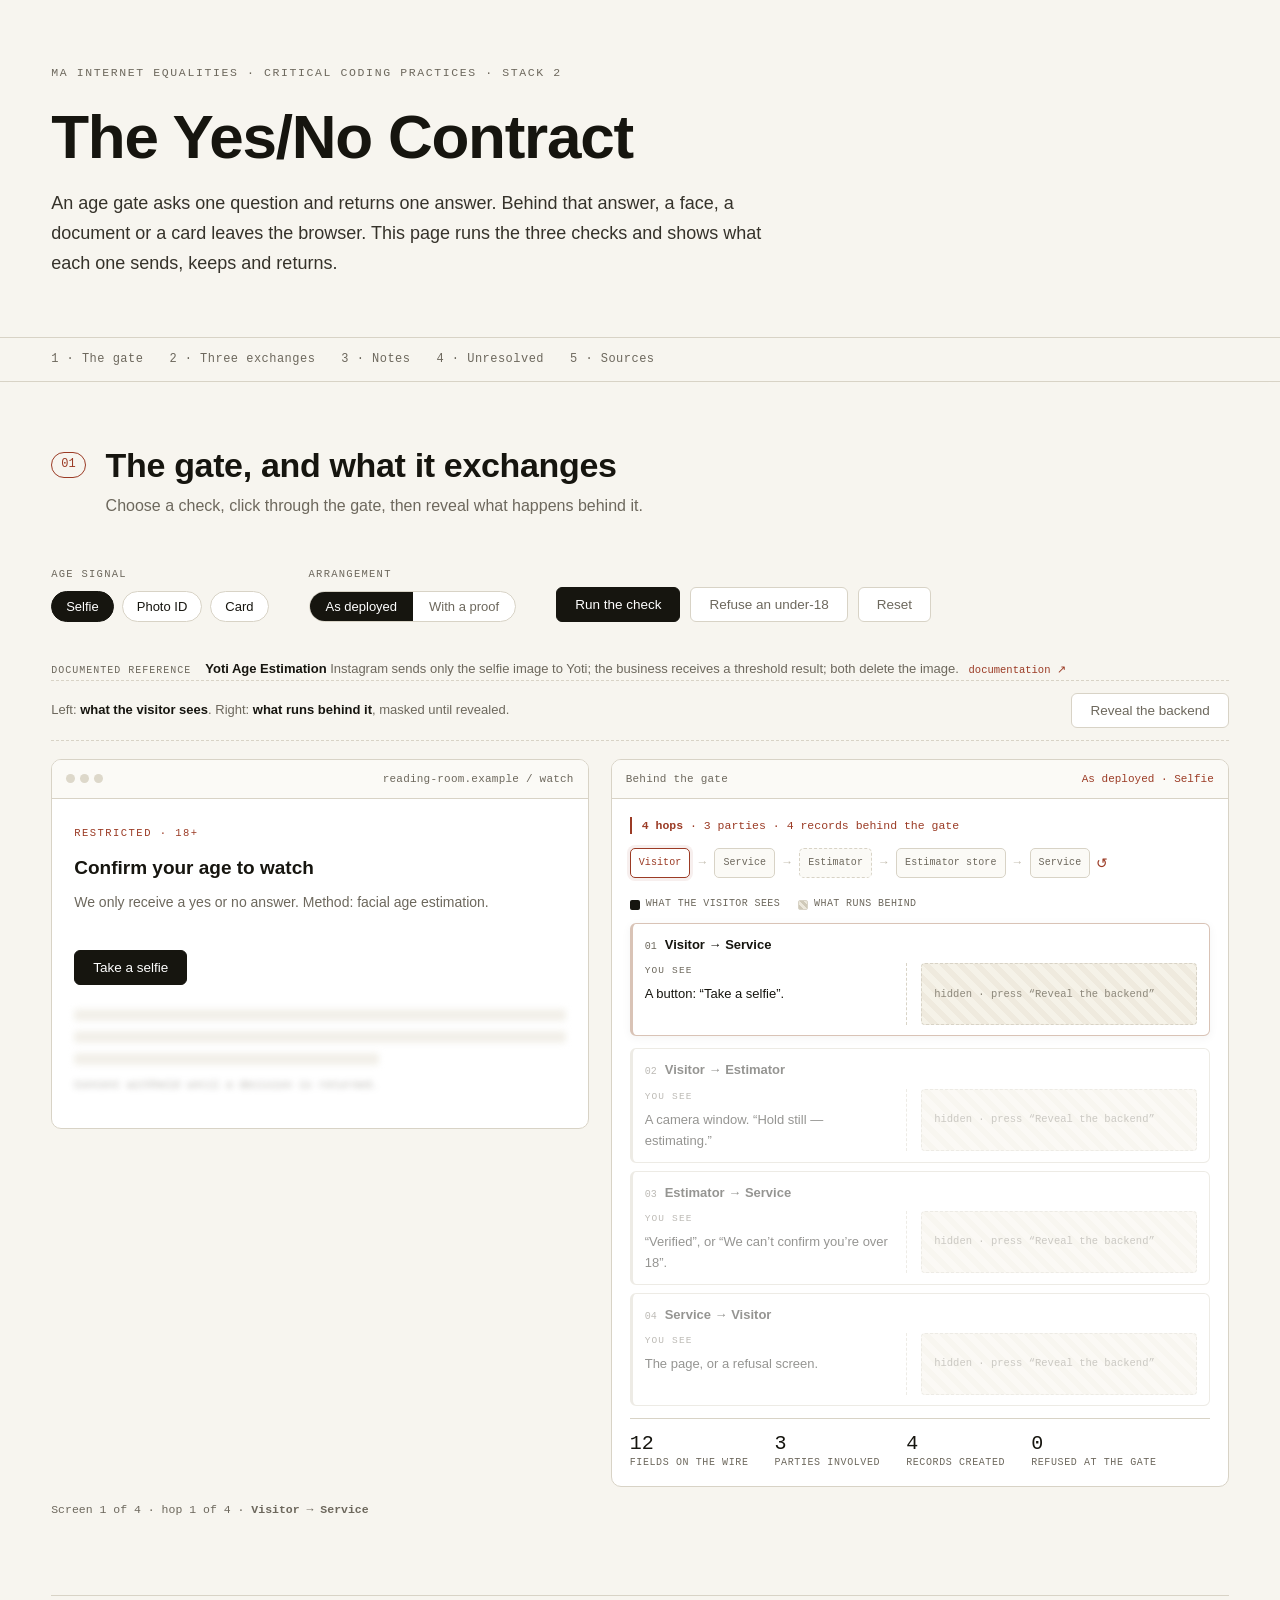
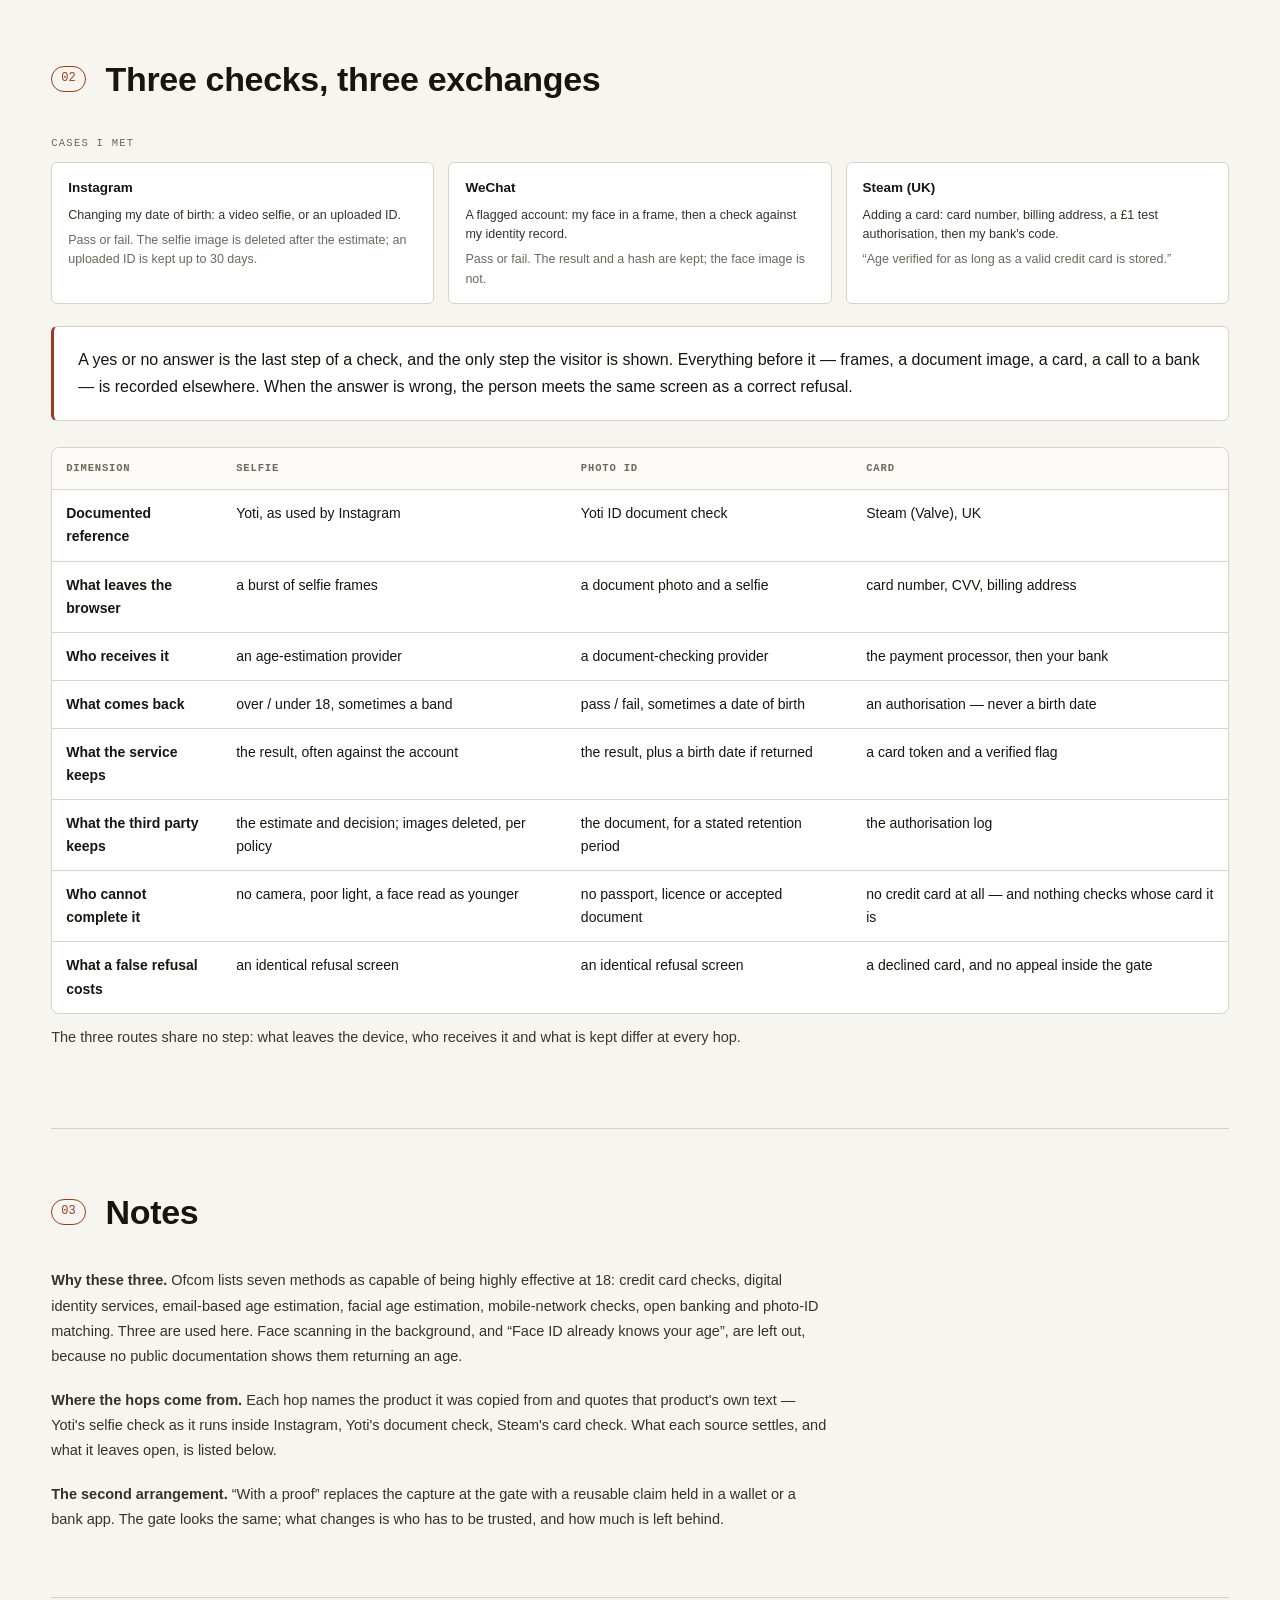
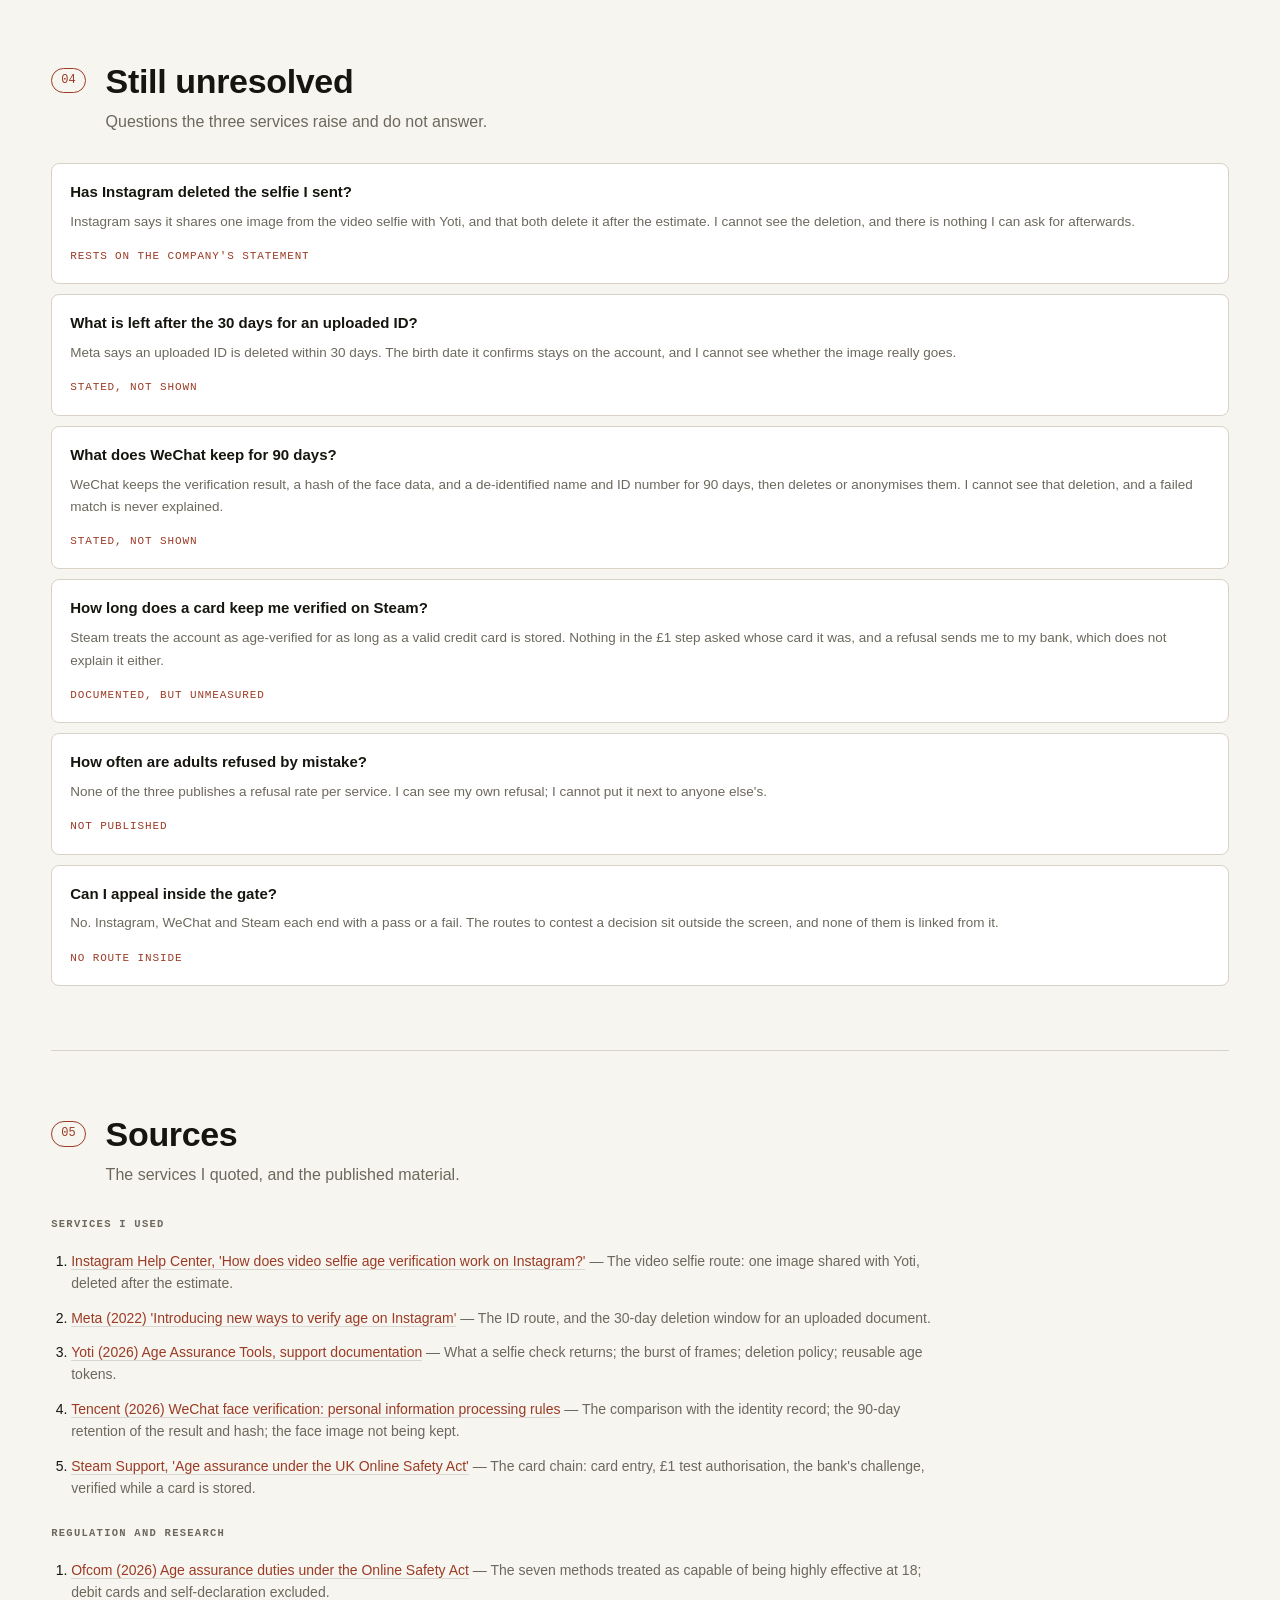
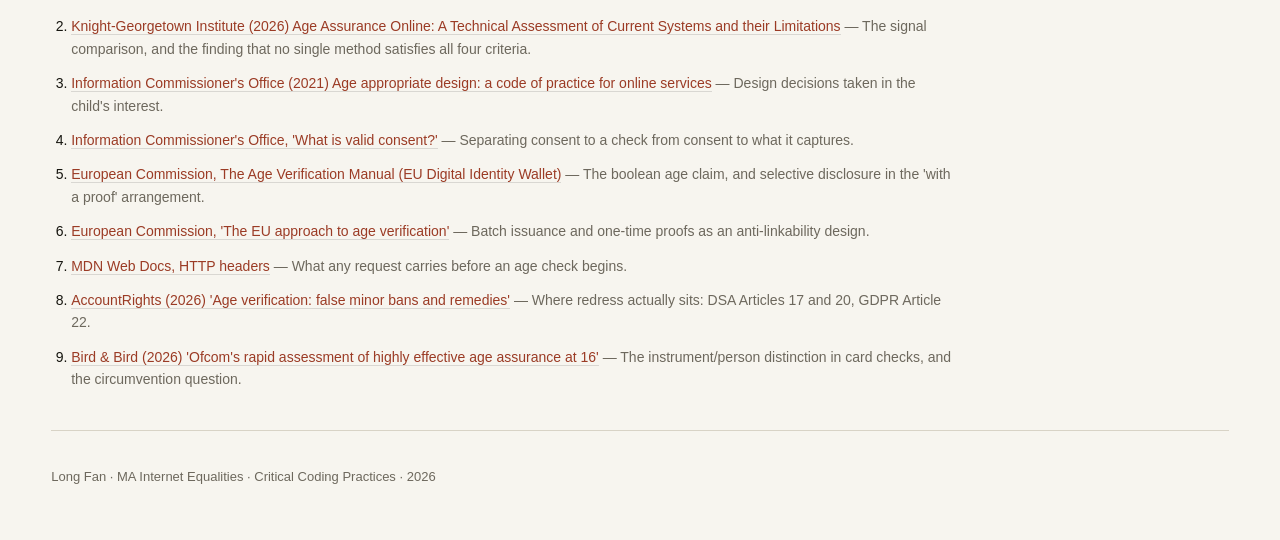
==== commit cbf9fb64: "Publish the current prototype: clickable gate, three cases, unresolved and sources" ====
--- a/prototype/index.html
+++ b/prototype/index.html
@@ -3,7 +3,7 @@
 <head>
 <meta charset="utf-8" />
 <meta name="viewport" content="width=device-width, initial-scale=1" />
-<title>The Yes/No Contract — age assurance prototype</title>
+<title>The Yes/No Contract</title>
 <link rel="stylesheet" href="css/styles.css" />
 </head>
 <body>
@@ -12,18 +12,17 @@
   <div class="wrap">
     <p class="kicker">MA Internet Equalities · Critical Coding Practices · Stack 2</p>
     <h1>The Yes/No Contract</h1>
-    <p class="lede">An age gate advertises a single bit: <em>over 18</em>, or not.
-      This prototype follows that bit backwards, to the moment a face or a document
-      leaves the browser, and forwards again, to the moment a person is refused with no way to answer back.</p>
-    <p class="disclaimer">Simulated data only. No photographs, documents or personal details are collected or transmitted. Every uncertain step is labelled as uncertain.</p>
+    <p class="lede">An age gate asks one question and returns one answer. Behind that answer, a face, a document
+      or a card leaves the browser. This page runs the three checks and shows what each one sends, keeps and
+      returns.</p>
   </div>
 </header>
 
 <nav class="site-nav">
   <div class="wrap">
     <a href="#gate">1 · The gate</a>
-    <a href="#issue">2 · The issue</a>
-    <a href="#evidence">3 · Evidence</a>
+    <a href="#exchanges">2 · Three exchanges</a>
+    <a href="#notes">3 · Notes</a>
     <a href="#unresolved">4 · Unresolved</a>
     <a href="#sources">5 · Sources</a>
   </div>
@@ -31,23 +30,13 @@
 
 <main class="wrap">
 
-  <!-- ============ 0. RESEARCH SUMMARY ============ -->
-  <div class="summary-box" id="summary">
-    <span class="tag">Research summary</span>
-    <h2>What the reading established, in four moves</h2>
-    <p>Age assurance is now a duty on services likely to be accessed by children under the Online Safety Act, and Ofcom's guidance asks providers to judge a method on four criteria — technical accuracy, robustness, reliability and fairness — plus two principles, accessibility and interoperability.</p>
-    <p>Knight-Georgetown Institute (2026) tested the methods actually on the market and concluded that no single signal satisfies all four of its own criteria — baseline accuracy, circumvention resistance, availability and privacy. Accuracy is bought with availability, or with privacy, and never all at once.</p>
-    <p>ICO guidance adds a narrower obligation: consent must be freely given, specific and informed, and the Age Appropriate Design Code asks for a design decision made in the child's interest, not a legal tick.</p>
-    <p>The question this prototype pursues follows from that gap: if the answer arrives as a single bit, what was captured, what was kept, and what a person can do when the bit is wrong.</p>
-  </div>
-
   <!-- ============ 1. GATE ============ -->
   <section id="gate" class="section">
     <div class="section-head">
       <span class="num">01</span>
       <div>
         <h2>The gate, and what it exchanges</h2>
-        <p class="section-sub">Choose a check, run it, and watch the request cross three parties. Then switch the arrangement and run it again.</p>
+        <p class="section-sub">Choose a check, click through the gate, then reveal what happens behind it.</p>
       </div>
     </div>
 
@@ -59,123 +48,128 @@
       <div class="control-group">
         <label class="control-label">Arrangement</label>
         <div class="segmented" role="tablist">
-          <button class="seg is-active" data-view="default" role="tab">View A · As deployed</button>
-          <button class="seg" data-view="reworked" role="tab">View B · Credential</button>
+          <button class="seg is-active" data-view="default" role="tab">As deployed</button>
+          <button class="seg" data-view="reworked" role="tab">With a proof</button>
         </div>
       </div>
       <div class="control-group control-actions">
         <button id="run" class="btn btn-primary">Run the check</button>
-        <button id="wrong" class="btn btn-ghost" title="Simulate a correct adult being estimated as under 18">Simulate a false rejection</button>
+        <button id="wrong" class="btn btn-ghost" title="A 17-year-old, refused at the end of the check">Refuse an under-18</button>
         <button id="reset" class="btn btn-ghost">Reset</button>
       </div>
     </div>
 
-    <div class="stage">
+    <div class="ref-strip">
+      <span class="ref-label">Documented reference</span>
+      <div class="ref-body">
+        <strong id="ref-product">Yoti Age Estimation</strong>
+        <span id="ref-detail">Selfie captured on the device; the business receives a threshold result.</span>
+        <a id="ref-link" class="src-link" href="https://support.yoti.com/article-detail?articleId=ka0Py00000087WHIAY" target="_blank" rel="noopener">documentation ↗</a>
+      </div>
+    </div>
+
+    <div class="reveal-bar">
+      <div class="reveal-copy">
+        Left: <strong>what the visitor sees</strong>. Right: <strong>what runs behind it</strong>, masked until revealed.
+      </div>
+      <button id="reveal" class="btn btn-ghost reveal-btn" aria-pressed="false">Reveal the backend</button>
+    </div>
+
+    <div id="stage" class="stage">
       <aside class="panel gate-panel">
         <div class="panel-head">
           <span class="dot-row"><i></i><i></i><i></i></span>
-          <span class="panel-title">reading-room.example / watch</span>
+          <span class="panel-title" id="gate-host">reading-room.example / watch</span>
         </div>
         <div class="panel-body">
-          <div id="gate-screen" class="gate-screen">
-            <p class="gate-eyebrow">Restricted · 18+</p>
-            <h3 id="gate-title">Confirm your age to watch</h3>
-            <p id="gate-copy" class="gate-copy">We only receive a yes or no answer. Choose a method to continue.</p>
-            <div id="gate-actions" class="gate-actions">
-              <span class="ghost-field">Method</span>
-              <span class="ghost-field">Consent</span>
-              <button class="btn btn-primary" disabled>Verify</button>
-            </div>
-            <div id="gate-result" class="gate-result" hidden></div>
-          </div>
+          <div id="gate-screen" class="gate-screen"></div>
           <div id="gate-content" class="gate-content is-locked">
             <div class="content-stub"></div>
             <div class="content-stub"></div>
             <div class="content-stub short"></div>
             <p class="locked-note">Content withheld until a decision is returned.</p>
+          </div>
         </div>
       </aside>
 
       <div class="panel flow-panel">
         <div class="panel-head">
           <span class="panel-title">Behind the gate</span>
-          <span id="view-label" class="panel-meta">View A · As deployed</span>
+          <span id="view-label" class="panel-meta">As deployed</span>
         </div>
         <div class="panel-body">
+          <div id="flow-gap" class="flow-gap"></div>
           <div id="flow-chain" class="flow-chain"></div>
+          <div class="legend">
+            <span class="legend-item"><i class="sw sw-see"></i>what the visitor sees</span>
+            <span class="legend-item"><i class="sw sw-behind"></i>what runs behind</span>
+          </div>
           <div id="flow-steps" class="flow-steps"></div>
           <div class="meters">
             <div class="meter"><span id="meter-fields">0</span><label>fields on the wire</label></div>
             <div class="meter"><span id="meter-parties">0</span><label>parties involved</label></div>
             <div class="meter"><span id="meter-records">0</span><label>records created</label></div>
-            <div class="meter"><span id="meter-denied">0</span><label>adults refused</label></div>
+            <div class="meter"><span id="meter-denied">0</span><label>refused at the gate</label></div>
           </div>
         </div>
       </div>
     </div>
 
-    <p class="stage-caption" id="stage-caption">Press <strong>Run the check</strong> to step through the exchange.</p>
-  </section>
-
-  <!-- ============ 2. ISSUE ============ -->
-  <section id="issue" class="section">
+    <p class="stage-caption" id="stage-caption">Click the gate's button to step through the exchange, screen by screen.</p>
+  </section>
+
+  <!-- ============ 2. EXCHANGES ============ -->
+  <section id="exchanges" class="section">
     <div class="section-head">
       <span class="num">02</span>
       <div>
-        <h2>The issue this prototype investigates</h2>
-        <p class="section-sub">Not whether age checks are good or bad. One specific thing: the binary answer conceals both the record and the error.</p>
-      </div>
+        <h2>Three checks, three exchanges</h2>
+      </div>
+    </div>
+
+    <div class="cases">
+      <p class="cases-label">Cases I met</p>
+      <div id="case-list" class="case-list"></div>
     </div>
 
     <div class="claim-box">
-      <p><strong>Claim.</strong> An age gate presents a threshold — a single bit — as if it were the whole exchange.
-        But the bit is produced by a third-party evaluator that received an image or a document,
-        is stored by the service against an account, and is returned as a decision the person cannot inspect or contest.
-        The threshold format is a <em>privacy claim</em> and a <em>dispute-suppression device</em> at the same time.</p>
-    </div>
-
-    <div class="grid-2">
-      <div class="card">
-        <h3>What the interface shows</h3>
-        <ul id="visible-list" class="plain-list"></ul>
-      </div>
-      <div class="card">
-        <h3>What it does not show</h3>
-        <ul id="hidden-list" class="plain-list muted-list"></ul>
-      </div>
-    </div>
-
-    <h3 class="sub-head">Two arrangements, compared</h3>
+      <p>A yes or no answer is the last step of a check, and the only step the visitor is shown. Everything
+        before it — frames, a document image, a card, a call to a bank — is recorded elsewhere. When the answer
+        is wrong, the person meets the same screen as a correct refusal.</p>
+    </div>
+
     <div class="table-wrap">
-      <table id="comparison-table" class="compare">
-        <thead><tr><th>Dimension</th><th>View A · As deployed</th><th>View B · Credential</th></tr></thead>
+      <table id="method-table" class="compare method-table">
+        <thead><tr id="method-head"></tr></thead>
         <tbody></tbody>
       </table>
     </div>
-    <p class="reading-note" id="reading-note"></p>
-
-    <div class="callout">
-      <h3>Why a working website does not prove the claim</h3>
-      <p>A prototype shows that a flow <em>can</em> be arranged this way. It cannot show that one arrangement is safer,
-        fairer or more consentful. Those claims rest on the evidence below, and on what the evidence does not establish.
-        The purpose here is to make the exchange visible, not to recommend View B.</p>
-    </div>
-  </section>
-
-  <!-- ============ 3. EVIDENCE ============ -->
-  <section id="evidence" class="section">
+    <p class="reading-note" id="method-reading"></p>
+  </section>
+
+  <!-- ============ 3. NOTES ============ -->
+  <section id="notes" class="section">
     <div class="section-head">
       <span class="num">03</span>
       <div>
-        <h2>Evidence</h2>
-        <p class="section-sub">Each claim in the prototype is tied to a source, and each source is tied to a limit.</p>
-      </div>
-    </div>
-    <div class="table-wrap">
-      <table id="evidence-table" class="evidence">
-        <thead><tr><th>Claim in the prototype</th><th>Source</th><th>What this establishes</th></tr></thead>
-        <tbody></tbody>
-      </table>
+        <h2>Notes</h2>
+      </div>
+    </div>
+
+    <div class="notes-body">
+      <p><strong>Why these three.</strong> Ofcom lists seven methods as capable of being highly effective at 18:
+        credit card checks, digital identity services, email-based age estimation, facial age estimation,
+        mobile-network checks, open banking and photo-ID matching. Three are used here. Face scanning in the
+        background, and “Face ID already knows your age”, are left out, because no public documentation shows
+        them returning an age.</p>
+
+      <p><strong>Where the hops come from.</strong> Each hop names the product it was copied from and quotes that
+        product's own text — Yoti's selfie check as it runs inside Instagram, Yoti's document check, Steam's
+        card check. What each source settles, and what it leaves open, is listed below.</p>
+
+      <p><strong>The second arrangement.</strong> “With a proof” replaces the capture at the gate with a reusable
+        claim held in a wallet or a bank app. The gate looks the same; what changes is who has to be trusted, and
+        how much is left behind.</p>
     </div>
   </section>
 
@@ -184,8 +178,8 @@
     <div class="section-head">
       <span class="num">04</span>
       <div>
-        <h2>What remains unresolved</h2>
-        <p class="section-sub">Questions the prototype raises and cannot answer.</p>
+        <h2>Still unresolved</h2>
+        <p class="section-sub">Questions the three services raise and do not answer.</p>
       </div>
     </div>
     <div id="unresolved-list" class="qa-list"></div>
@@ -197,13 +191,13 @@
       <span class="num">05</span>
       <div>
         <h2>Sources</h2>
-        <p class="section-sub">Harvard style, as required by UAL.</p>
-      </div>
-    </div>
-    <ol id="source-list" class="source-list"></ol>
+        <p class="section-sub">The services I quoted, and the published material.</p>
+      </div>
+    </div>
+    <div id="source-groups" class="source-groups"></div>
+
     <footer class="site-footer">
       <p>Long Fan · MA Internet Equalities · Critical Coding Practices · 2026</p>
-      <p class="tiny">Prototype built with HTML, CSS and JavaScript reading a local dataset. No backend, no analytics, no cookies.</p>
     </footer>
   </section>
 
--- a/prototype/css/styles.css
+++ b/prototype/css/styles.css
@@ -161,6 +161,9 @@
 
 /* ---------- stage ---------- */
 .stage { display: grid; grid-template-columns: 1fr 1.15fr; gap: 22px; align-items: start; }
+@media (min-width: 901px) {
+  .gate-panel { position: sticky; top: 66px; }
+}
 .panel {
   border: 1px solid var(--line);
   border-radius: 10px;
@@ -212,6 +215,100 @@
 .gate-result.is-fail { background: var(--accent-soft); border: 1px solid #d9a48f; }
 .gate-result strong { display: block; font-size: 15px; margin-bottom: 4px; }
 
+/* ---------- gate screens ---------- */
+.gate-screen h3 { font-size: 19px; margin: 0 0 8px; }
+.gate-next { margin-top: 18px; }
+
+.cam-frame {
+  position: relative;
+  margin-top: 18px;
+  height: 132px;
+  border: 1px dashed var(--line);
+  border-radius: 8px;
+  background: repeating-linear-gradient(135deg, #f4f1e8, #f4f1e8 8px, #eeeade 8px, #eeeade 9px);
+  display: flex;
+  align-items: center;
+  justify-content: center;
+}
+.cam-label { font-family: var(--mono); font-size: 10.5px; color: var(--muted); text-align: center; padding: 0 16px; }
+.cam-scan {
+  position: absolute;
+  inset: 26px auto 26px 50%;
+  width: 96px;
+  transform: translateX(-50%);
+  border: 1px solid var(--accent);
+  border-radius: 50% / 60%;
+  opacity: .35;
+}
+
+.doc-frame { display: flex; gap: 12px; margin-top: 18px; }
+.doc-frame .slot {
+  flex: 1;
+  height: 90px;
+  border: 1px dashed var(--line);
+  border-radius: 8px;
+  background: #f7f4ec;
+  display: flex;
+  align-items: center;
+  justify-content: center;
+  font-family: var(--mono);
+  font-size: 10.5px;
+  color: var(--muted);
+}
+
+.card-skel {
+  display: grid;
+  grid-template-columns: 1fr 84px 72px;
+  gap: 8px;
+  margin-top: 18px;
+}
+.card-skel span {
+  font-family: var(--mono);
+  font-size: 10.5px;
+  color: var(--muted);
+  border: 1px dashed var(--line);
+  border-radius: 5px;
+  padding: 9px 10px;
+  background: #f7f4ec;
+}
+.card-skel .wide { grid-column: 1 / -1; }
+
+.proc-dots { display: flex; gap: 7px; margin: 22px 0 4px; }
+.proc-dots i {
+  width: 8px; height: 8px; border-radius: 50%;
+  background: var(--accent);
+  opacity: .25;
+  animation: proc 1.1s infinite;
+}
+.proc-dots i:nth-child(2) { animation-delay: .18s; }
+.proc-dots i:nth-child(3) { animation-delay: .36s; }
+@keyframes proc { 0%, 100% { opacity: .2; } 45% { opacity: .9; } }
+
+.otp-row { display: flex; gap: 8px; align-items: center; margin-top: 20px; flex-wrap: wrap; }
+.otp-row b {
+  width: 30px; height: 38px;
+  border: 1px solid var(--line);
+  border-radius: 5px;
+  display: flex; align-items: center; justify-content: center;
+  font-family: var(--mono); font-size: 13px; color: var(--muted);
+  background: #fff;
+}
+.otp-row span { font-family: var(--mono); font-size: 10.5px; color: var(--muted); flex: 1 1 120px; }
+
+.proof-card {
+  margin-top: 18px;
+  border: 1px solid var(--ink);
+  border-radius: 10px;
+  padding: 14px 16px;
+  background: #fff;
+  display: flex;
+  flex-direction: column;
+  gap: 4px;
+}
+.proof-card b { font-size: 20px; letter-spacing: -.01em; }
+.proof-card span { font-family: var(--mono); font-size: 10.5px; color: var(--muted); }
+.proof-card.bank { border-color: var(--accent); }
+
 /* ---------- flow ---------- */
 .flow-panel .panel-body { padding: 18px 18px 14px; }
 .flow-chain {
@@ -219,13 +316,15 @@
   align-items: center;
   gap: 6px;
   flex-wrap: wrap;
+  row-gap: 6px;
   margin-bottom: 18px;
 }
+.node { flex: 0 0 auto; }
 .node {
   font-family: var(--mono);
-  font-size: 10.5px;
-  letter-spacing: .02em;
-  padding: 7px 10px;
+  font-size: 10px;
+  letter-spacing: .01em;
+  padding: 6px 8px;
   border: 1px solid var(--line);
   border-radius: 5px;
   background: #fbfaf6;
@@ -235,6 +334,7 @@
 .node.is-on { border-color: var(--accent); color: var(--accent); background: #fff; box-shadow: 0 0 0 3px rgba(155,59,37,.08); }
 .node.is-third { border-style: dashed; }
 .arrow { color: #c3bdaf; font-size: 12px; }
+.arrow.loop { color: var(--accent); font-size: 14px; }
 
 .flow-steps { display: flex; flex-direction: column; gap: 8px; }
 .step {
@@ -248,6 +348,7 @@
   transition: .3s;
 }
 .step.is-on { opacity: 1; transform: none; border-left-color: var(--accent); }
+.step.is-current { border-color: #d9c3b6; box-shadow: 0 2px 10px rgba(31,30,26,.05); }
 .step-head { display: flex; align-items: baseline; gap: 8px; }
 .step-index { font-family: var(--mono); font-size: 10px; color: var(--muted); }
 .step-route { font-size: 13px; font-weight: 600; }
@@ -263,6 +364,8 @@
 }
 .step-note { font-size: 11.5px; color: var(--muted); margin-top: 6px; }
 .step-note b { color: var(--accent); font-weight: 600; }
+.step-real { font-size: 11.5px; color: var(--ink); margin-top: 8px; padding-top: 8px; border-top: 1px dotted var(--line); }
+.step-real b { color: var(--accent); font-weight: 600; }
 
 .meters { display: flex; gap: 26px; flex-wrap: wrap; margin-top: 16px; padding-top: 14px; border-top: 1px solid var(--line); }
 .meter { display: flex; flex-direction: column; }
@@ -317,9 +420,11 @@
 .callout p { margin: 0; color: #cfc9ba; font-size: 14.5px; }
 
 /* ---------- evidence ---------- */
-.evidence td:first-child { width: 38%; }
-.evidence td:nth-child(2) { width: 37%; }
-.evidence td:nth-child(3) { color: var(--muted); }
+.evidence th:nth-child(1) { width: 92px; }
+.evidence th:nth-child(2) { width: 38%; }
+.evidence th:nth-child(3) { width: 27%; }
+.evidence th:nth-child(4) { width: 27%; }
+.evidence td:nth-child(4) { color: var(--muted); }
 .src-link { font-family: var(--mono); font-size: 10.5px; color: var(--accent); text-decoration: none; display: inline-block; margin-top: 4px; }
 .src-link:hover { text-decoration: underline; }
 
@@ -331,12 +436,27 @@
 .qa-status { font-family: var(--mono); font-size: 11px; color: var(--accent); text-transform: uppercase; letter-spacing: .08em; }
 
 /* ---------- sources ---------- */
+.source-groups { max-width: 900px; }
+.src-group h3 {
+  font-family: var(--mono);
+  font-size: 10.5px;
+  letter-spacing: .12em;
+  text-transform: uppercase;
+  color: var(--muted);
+  margin: 26px 0 8px;
+  font-weight: 600;
+}
+.src-group:first-child h3 { margin-top: 0; }
 .source-list { padding-left: 20px; }
-.source-list li { margin-bottom: 14px; font-size: 14px; }
-.source-list a { color: var(--accent); word-break: break-all; }
+.source-list li { margin-bottom: 12px; font-size: 14px; line-height: 1.6; }
+.source-list li .note { color: var(--muted); }
+.source-list a { color: var(--accent); text-decoration: none; border-bottom: 1px solid rgba(0,0,0,.12); }
+.source-list a:hover { border-bottom-color: var(--accent); }
+
 
 /* ---------- footer ---------- */
-.site-footer { margin-top: 44px; padding-top: 22px; border-top: 1px solid var(--line); color: var(--muted); font-size: 13px; }
+.section#sources { border-bottom: 0; padding-bottom: 40px; }
+.site-footer { margin-top: 40px; padding-top: 22px; border-top: 1px solid var(--line); color: var(--muted); font-size: 13px; }
 .tiny { font-family: var(--mono); font-size: 11px; }
 
 /* ---------- reproducible states (screenshots / testing) ---------- */
@@ -419,3 +539,173 @@
   .source-list li { font-size: 12px; }
   .disclaimer, .src-link, .summary-box p { overflow-wrap: anywhere; }
 }
+
+/* ---------- reveal control ---------- */
+.reveal-bar {
+  display: flex;
+  align-items: center;
+  justify-content: space-between;
+  gap: 16px;
+  padding: 12px 0;
+  margin-bottom: 18px;
+  border-top: 1px dashed var(--line);
+  border-bottom: 1px dashed var(--line);
+}
+.reveal-copy { font-size: 13px; color: var(--muted); max-width: 66ch; }
+.reveal-copy strong { color: var(--ink); font-weight: 600; }
+.reveal-btn { flex: none; }
+.reveal-btn[aria-pressed="true"] { background: var(--ink); color: #fff; border-color: var(--ink); }
+
+/* ---------- documented reference strip ---------- */
+.ref-strip {
+  display: flex;
+  gap: 14px;
+  align-items: baseline;
+  padding: 11px 0 0;
+  margin-bottom: 0;
+}
+.ref-label {
+  font-family: var(--mono);
+  font-size: 10px;
+  letter-spacing: .1em;
+  text-transform: uppercase;
+  color: var(--muted);
+  flex: none;
+  padding-top: 2px;
+}
+.ref-body { font-size: 13px; color: var(--muted); line-height: 1.55; }
+.ref-body strong { color: var(--ink); font-weight: 600; }
+.ref-body .src-link { margin-top: 0; margin-left: 6px; }
+
+/* ---------- the gap ---------- */
+.flow-gap {
+  font-family: var(--mono);
+  font-size: 11.5px;
+  line-height: 1.5;
+  color: var(--accent);
+  border-left: 2px solid var(--accent);
+  padding-left: 10px;
+  margin-bottom: 14px;
+}
+.legend { display: flex; gap: 18px; margin: 0 0 10px; }
+.legend-item {
+  display: inline-flex;
+  align-items: center;
+  gap: 6px;
+  font-family: var(--mono);
+  font-size: 10px;
+  letter-spacing: .04em;
+  text-transform: uppercase;
+  color: var(--muted);
+}
+.sw { width: 10px; height: 10px; display: inline-block; border-radius: 2px; }
+.sw-see { background: var(--ink); }
+.sw-behind { background: repeating-linear-gradient(45deg, #cfc9b8, #cfc9b8 3px, #ece8dc 3px, #ece8dc 6px); border: 1px solid var(--line); }
+
+/* ---------- steps with two halves ---------- */
+.step-grid {
+  display: grid;
+  grid-template-columns: 0.92fr 1.08fr;
+  gap: 14px;
+  margin-top: 8px;
+  align-items: start;
+}
+.see-col { min-width: 0; }
+.col-label {
+  display: block;
+  font-family: var(--mono);
+  font-size: 9.5px;
+  letter-spacing: .12em;
+  text-transform: uppercase;
+  color: var(--muted);
+  margin-bottom: 4px;
+}
+.see-text { margin: 0; font-size: 13px; color: var(--ink); }
+.right-col { border-left: 1px dashed var(--line); padding-left: 14px; min-width: 0; }
+.behind { display: none; }
+.mask {
+  display: flex;
+  align-items: center;
+  min-height: 62px;
+  padding: 10px 12px;
+  border: 1px dashed var(--line);
+  border-radius: 4px;
+  font-family: var(--mono);
+  font-size: 10.5px;
+  color: #8d887b;
+  background: repeating-linear-gradient(45deg, #f5f2e8, #f5f2e8 6px, #efeade 6px, #efeade 12px);
+}
+.stage.reveal .behind { display: block; }
+.stage.reveal .mask { display: none; }
+.step-source {
+  margin-left: auto;
+  font-family: var(--mono);
+  font-size: 10px;
+  color: var(--muted);
+  text-decoration: none;
+  border: 1px solid var(--line);
+  border-radius: 3px;
+  padding: 1px 6px;
+}
+.step-source:hover { color: var(--accent); border-color: var(--accent); }
+.step .record b { color: var(--ink); }
+
+/* ---------- notes ---------- */
+/* ---------- cases ---------- */
+.cases { margin: 0 0 22px; }
+.cases-label {
+  font-family: var(--mono); font-size: 10.5px; letter-spacing: .12em;
+  text-transform: uppercase; color: var(--muted); margin: 0 0 10px;
+}
+.case-list { display: grid; grid-template-columns: repeat(3, 1fr); gap: 14px; }
+.case {
+  background: #fff; border: 1px solid var(--line); border-radius: 6px;
+  padding: 14px 16px; display: flex; flex-direction: column; gap: 6px;
+}
+.case strong { font-size: 13.5px; }
+.case span { font-size: 12.5px; line-height: 1.55; color: #35322a; }
+.case-back { color: var(--muted) !important; }
+@media (max-width: 760px) { .case-list { grid-template-columns: 1fr; } }
+
+.notes-body { max-width: 780px; }
+.notes-body p { margin: 0 0 18px; font-size: 14.5px; line-height: 1.75; color: #35322a; }
+.notes-body p:last-child { margin-bottom: 0; }
+
+/* ---------- three methods ---------- */
+.method-table td:first-child { width: 170px; }
+.method-note {
+  margin-top: 14px;
+  padding: 16px 20px;
+  background: #fff;
+  border: 1px solid var(--line);
+  border-left: 3px solid var(--accent);
+  border-radius: 6px;
+}
+.method-note p { margin: 0; font-size: 13.5px; color: #35322a; }
+.card-tag {
+  font-family: var(--mono);
+  font-size: 10px;
+  letter-spacing: .08em;
+  color: var(--accent);
+  border: 1px solid var(--accent);
+  border-radius: 999px;
+  padding: 2px 8px;
+  vertical-align: 3px;
+  margin-left: 4px;
+}
+.ev-method {
+  font-family: var(--mono);
+  font-size: 10.5px;
+  color: var(--muted);
+  white-space: nowrap;
+}
+.evidence .ev-method { width: 92px; }
+
+@media (max-width: 760px) {
+  .reveal-bar { flex-direction: column; align-items: stretch; }
+  .reveal-btn { align-self: flex-start; }
+  .step-grid { grid-template-columns: 1fr; gap: 8px; }
+  .right-col { border-left: 0; border-top: 1px dashed var(--line); padding-left: 0; padding-top: 8px; }
+  .method-table td:first-child { width: auto; }
+}
+
